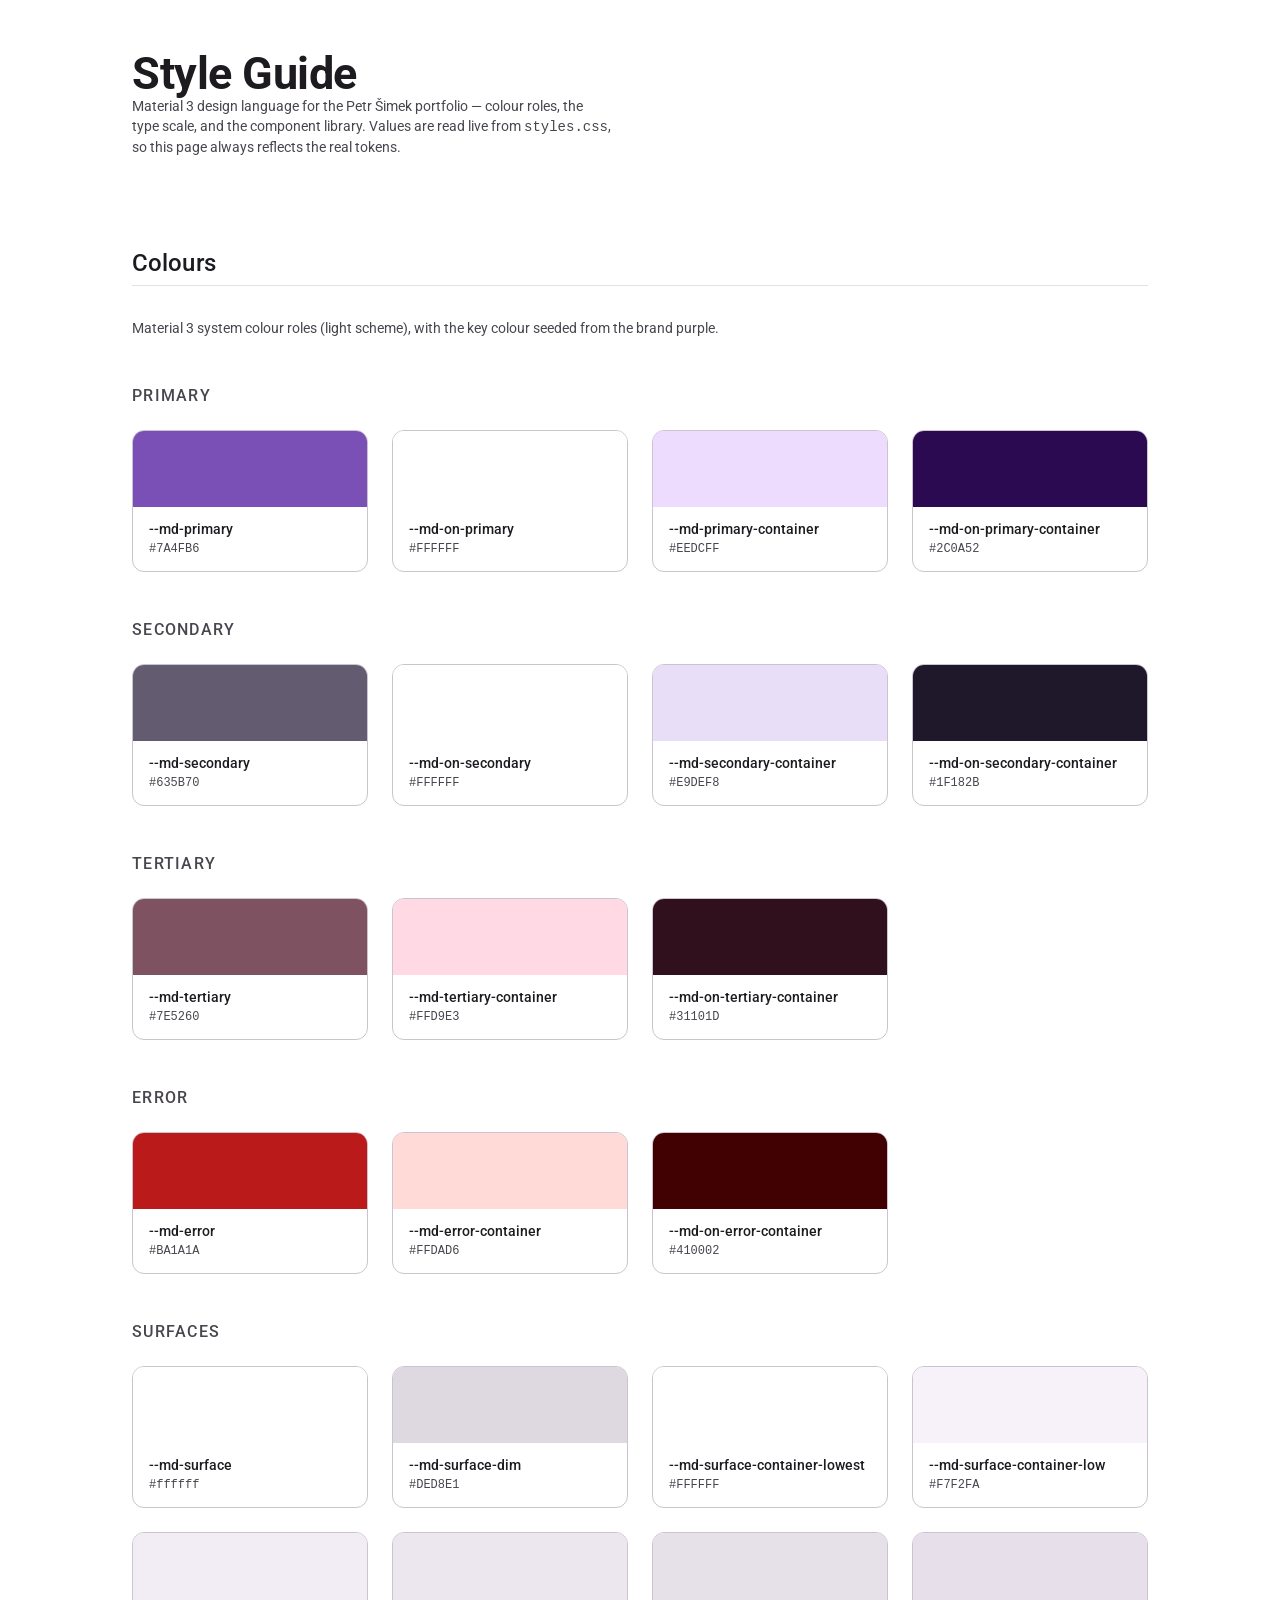
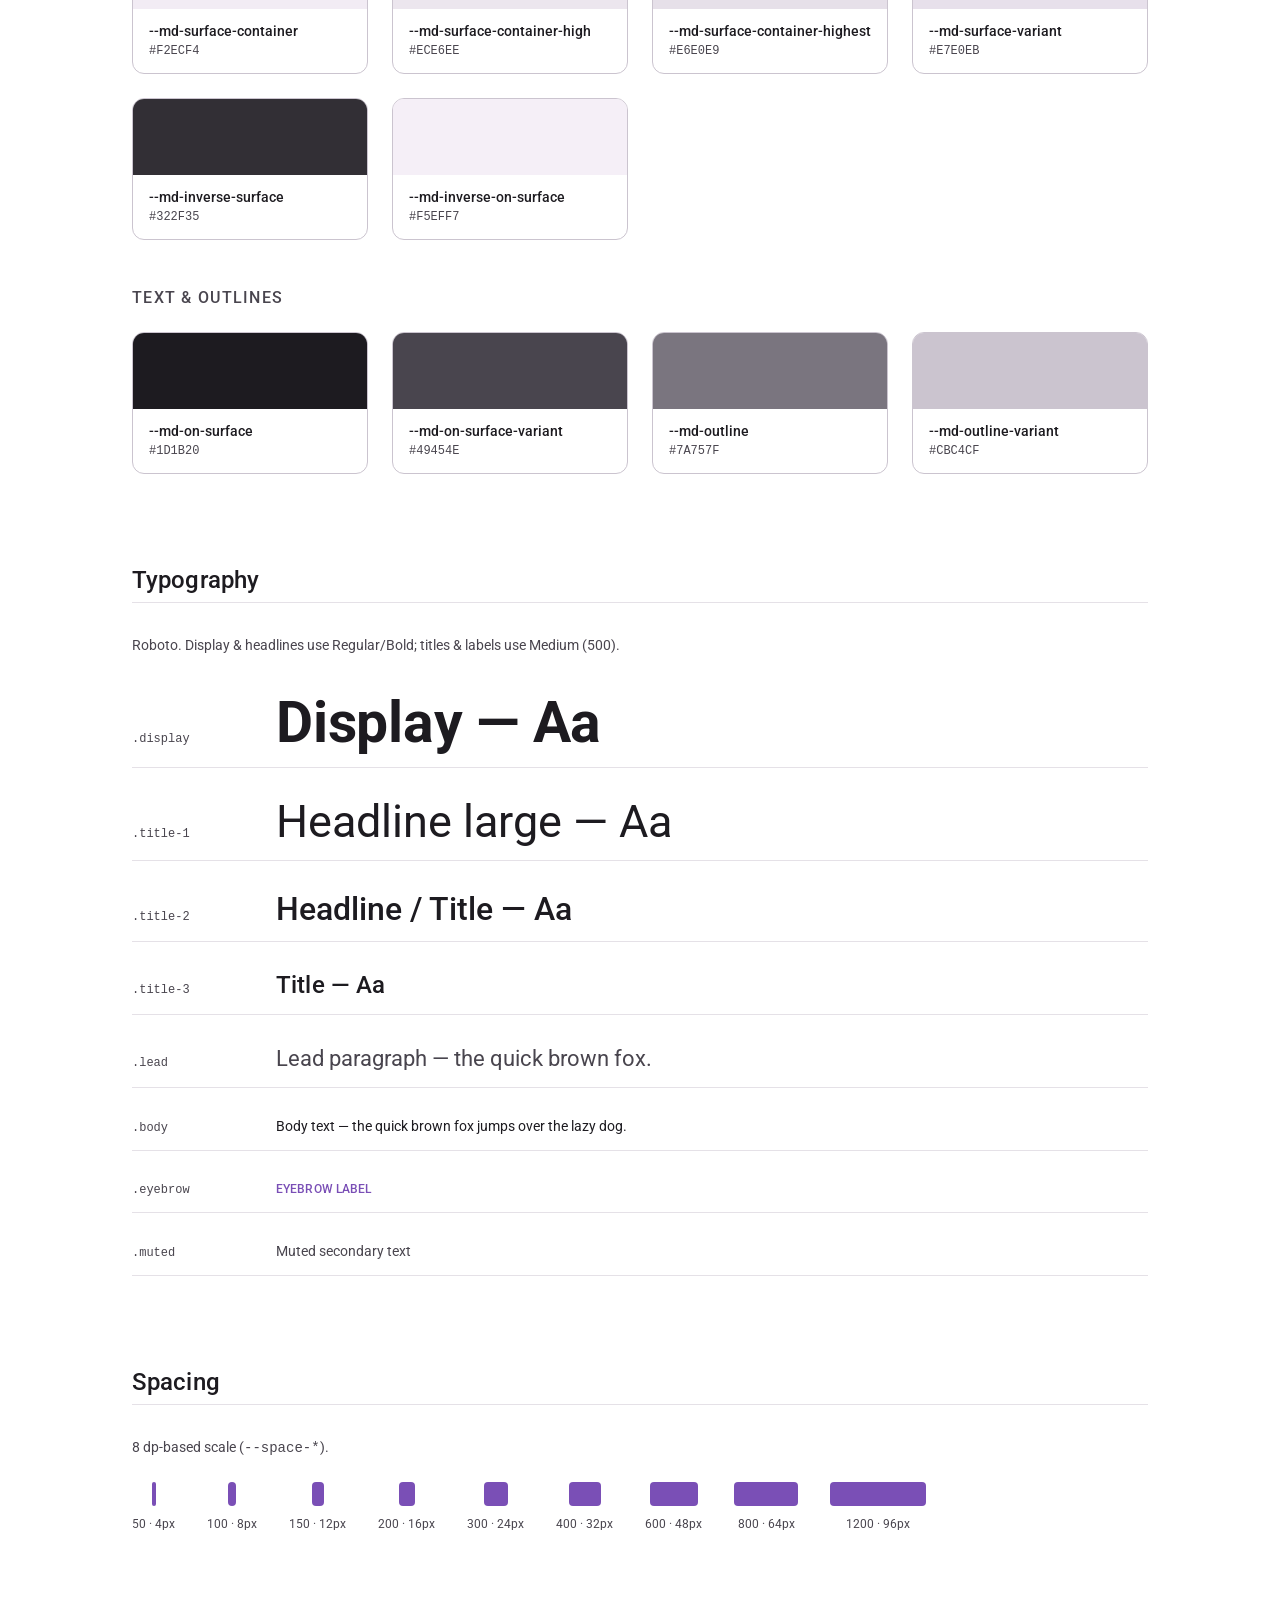
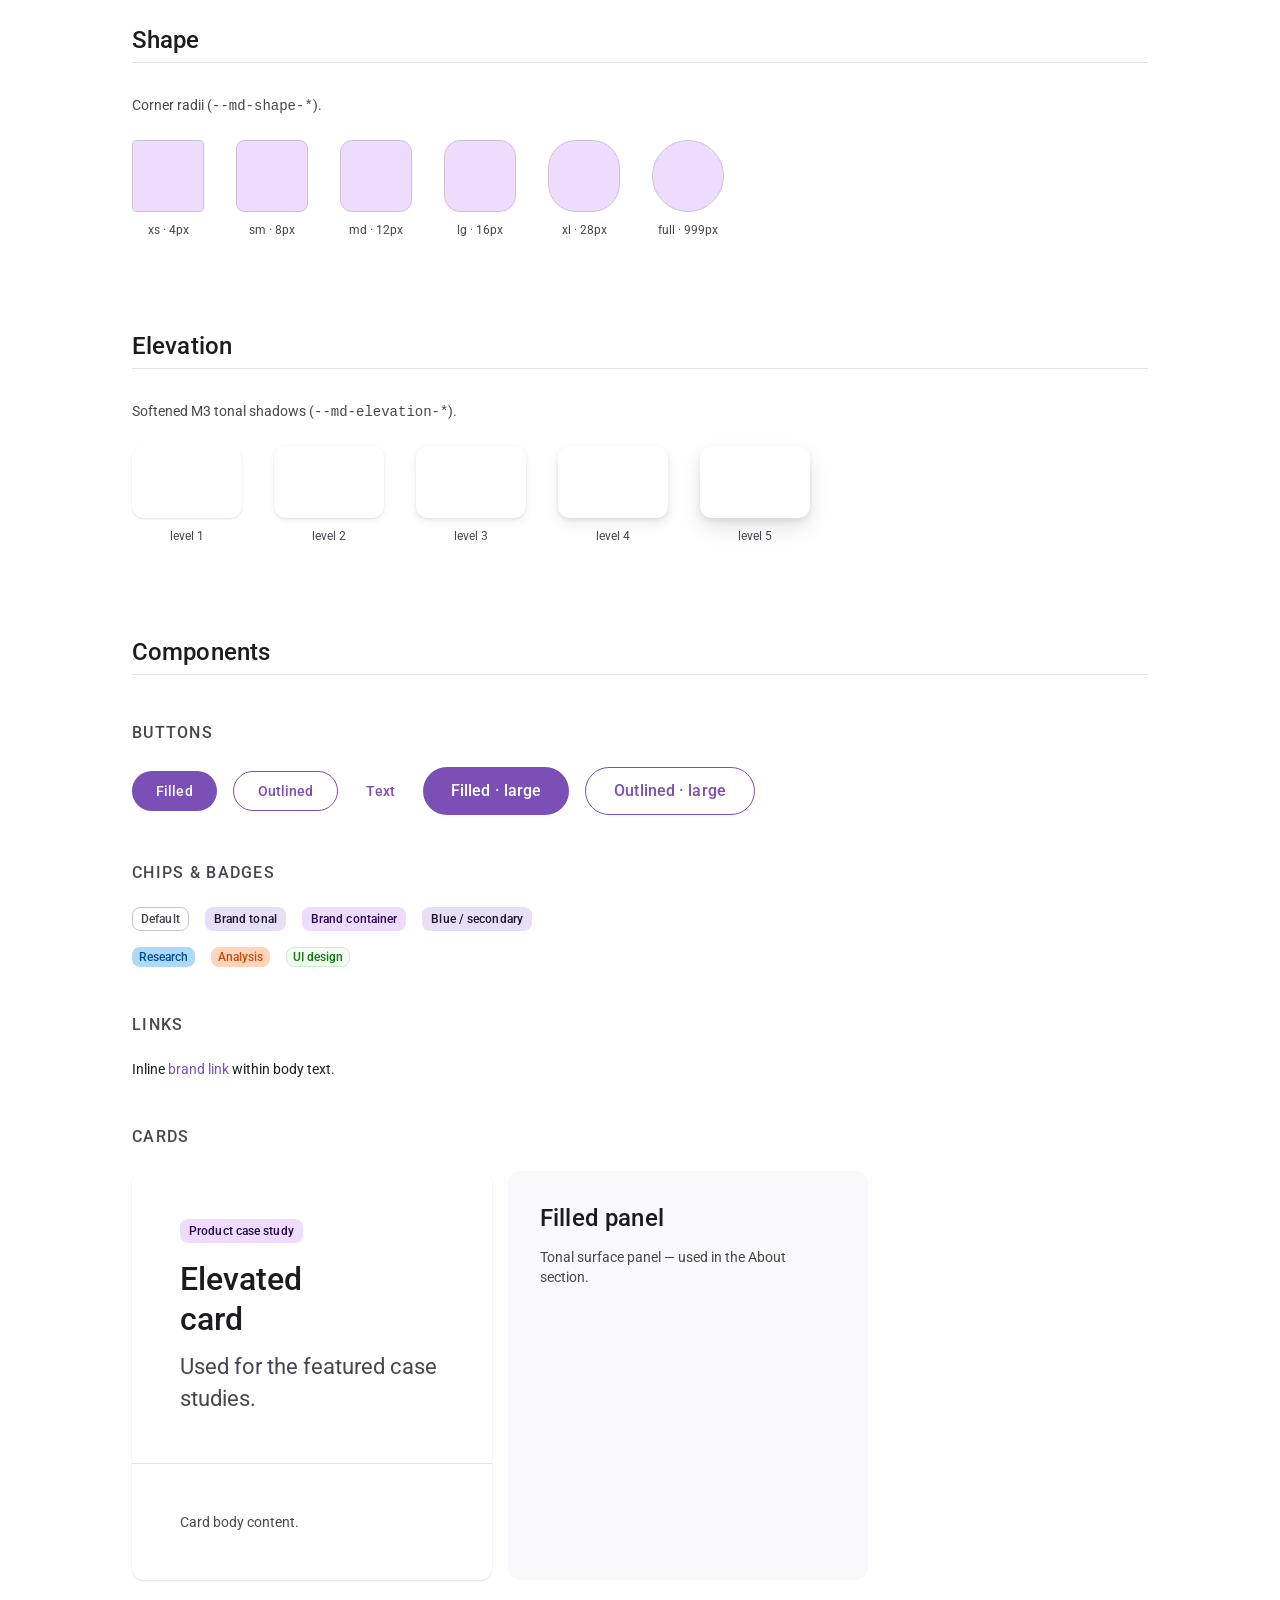
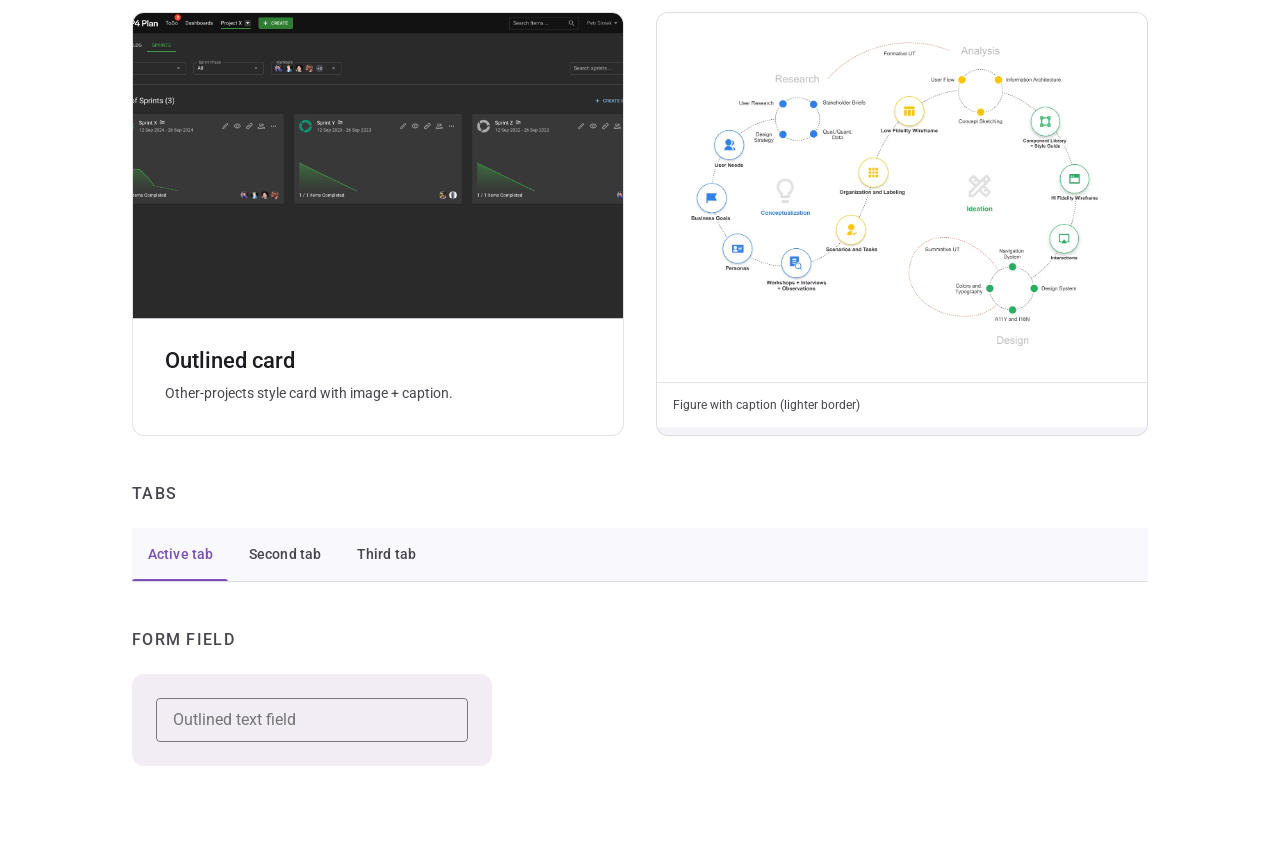
==== portfolio-site/styleguide/index.html @ b8bf437d "Styleguide for this page" ====
<!DOCTYPE html>
<html lang="en">
<head>
  <meta charset="UTF-8" />
  <meta name="viewport" content="width=device-width, initial-scale=1.0" />
  <title>Petr Šimek — Style Guide</title>
  <meta name="description" content="Material 3 design system style guide for the Petr Šimek portfolio: colours, typography and components." />
  <link rel="icon" type="image/svg+xml" href="../favicon.svg" />
  <meta name="theme-color" content="#7A4FB6" />
  <link rel="preconnect" href="https://fonts.googleapis.com" />
  <link rel="preconnect" href="https://fonts.gstatic.com" crossorigin />
  <link href="https://fonts.googleapis.com/css2?family=Roboto:ital,wght@0,400;0,500;0,700;1,400&amp;family=Roboto+Flex:opsz,wght@8..144,400;8..144,500&amp;display=swap" rel="stylesheet" />
  <!-- Reuse the project's real stylesheet so this guide reflects the live design system -->
  <link rel="stylesheet" href="../styles.css?v=44" />
  <style>
    /* ---- Style-guide layout only (not part of the design system) ---- */
    body.sg { background: var(--md-surface); color: var(--md-on-surface); }
    .sg-wrap { max-width: 1080px; margin-inline: auto; padding: var(--space-800) var(--space-400) var(--space-1200); }
    .sg-head { margin-bottom: var(--space-800); }
    .sg-head h1 { font-size: var(--fs-800); font-weight: 700; letter-spacing: -.5px; }
    .sg-head p { color: var(--md-on-surface-variant); margin-top: var(--space-150); max-width: 60ch; }
    .sg-section { margin-top: var(--space-1200); }
    .sg-section > h2 {
      font-size: var(--fs-600); font-weight: 500; letter-spacing: .1px;
      padding-bottom: var(--space-150); margin-bottom: var(--space-400);
      border-bottom: 1px solid var(--md-divider, #ddd);
    }
    .sg-section > h3 { font-size: var(--fs-400); font-weight: 500; color: var(--md-on-surface-variant);
      text-transform: uppercase; letter-spacing: .08em; margin: var(--space-600) 0 var(--space-300); }
    .sg-note { color: var(--md-on-surface-variant); font-size: var(--fs-300); margin-bottom: var(--space-300); }

    /* Swatch grid */
    .sg-grid { display: grid; grid-template-columns: repeat(auto-fill, minmax(190px, 1fr)); gap: var(--space-300); }
    .swatch { border: 1px solid var(--md-outline-variant); border-radius: var(--md-shape-md); overflow: hidden; background: var(--md-surface-container-lowest); }
    .swatch .chip { height: 76px; }
    .swatch .meta { padding: var(--space-150) var(--space-200); }
    .swatch .name { font-size: var(--fs-300); font-weight: 500; }
    .swatch .val { font-size: var(--fs-200); color: var(--md-on-surface-variant); font-family: ui-monospace, "SF Mono", Menlo, monospace; }

    /* Spacing / shape / elevation demo rows */
    .sg-row { display: flex; flex-wrap: wrap; gap: var(--space-400); align-items: flex-end; }
    .sg-cell { display: flex; flex-direction: column; gap: var(--space-100); align-items: center; font-size: var(--fs-200); color: var(--md-on-surface-variant); }
    .sg-cell .box { background: var(--md-primary); border-radius: 4px; }
    .sg-cell .shapebox { width: 72px; height: 72px; background: var(--md-primary-container); border: 1px solid var(--md-outline-variant); }
    .sg-cell .elevbox { width: 110px; height: 72px; background: var(--md-surface-container-lowest); border-radius: var(--md-shape-md); }

    .sg-stack { display: flex; flex-direction: column; gap: var(--space-200); }
    .sg-cluster { display: flex; flex-wrap: wrap; gap: var(--space-200); align-items: center; }
    .sg-type-row { display: flex; align-items: baseline; gap: var(--space-300); flex-wrap: wrap; padding-block: var(--space-150); border-bottom: 1px solid var(--md-divider, #eee); }
    .sg-type-row .tag { flex: 0 0 120px; font-size: var(--fs-200); color: var(--md-on-surface-variant); font-family: ui-monospace, Menlo, monospace; }
    .sg-card-demo { max-width: 360px; }
    .sg-onbar { background: var(--md-surface-container); padding: var(--space-300); border-radius: var(--md-shape-md); }
  </style>
</head>
<body class="sg">
  <div class="sg-wrap">

    <header class="sg-head">
      <h1>Style Guide</h1>
      <p>Material&nbsp;3 design language for the Petr&nbsp;Šimek portfolio — colour roles, the type
        scale, and the component library. Values are read live from <code>styles.css</code>, so this
        page always reflects the real tokens.</p>
    </header>

    <!-- ============================ COLOURS ============================ -->
    <section class="sg-section">
      <h2>Colours</h2>
      <p class="sg-note">Material&nbsp;3 system colour roles (light scheme), with the key colour seeded from the brand purple.</p>

      <h3>Primary</h3>
      <div class="sg-grid" data-tokens="--md-primary,--md-on-primary,--md-primary-container,--md-on-primary-container"></div>
      <h3>Secondary</h3>
      <div class="sg-grid" data-tokens="--md-secondary,--md-on-secondary,--md-secondary-container,--md-on-secondary-container"></div>
      <h3>Tertiary</h3>
      <div class="sg-grid" data-tokens="--md-tertiary,--md-tertiary-container,--md-on-tertiary-container"></div>
      <h3>Error</h3>
      <div class="sg-grid" data-tokens="--md-error,--md-error-container,--md-on-error-container"></div>
      <h3>Surfaces</h3>
      <div class="sg-grid" data-tokens="--md-surface,--md-surface-dim,--md-surface-container-lowest,--md-surface-container-low,--md-surface-container,--md-surface-container-high,--md-surface-container-highest,--md-surface-variant,--md-inverse-surface,--md-inverse-on-surface"></div>
      <h3>Text &amp; outlines</h3>
      <div class="sg-grid" data-tokens="--md-on-surface,--md-on-surface-variant,--md-outline,--md-outline-variant"></div>
    </section>

    <!-- ============================ TYPOGRAPHY ============================ -->
    <section class="sg-section">
      <h2>Typography</h2>
      <p class="sg-note">Roboto. Display &amp; headlines use Regular/Bold; titles &amp; labels use Medium (500).</p>
      <div class="sg-stack">
        <div class="sg-type-row"><span class="tag">.display</span><span class="display">Display — Aa</span></div>
        <div class="sg-type-row"><span class="tag">.title-1</span><span class="title-1">Headline large — Aa</span></div>
        <div class="sg-type-row"><span class="tag">.title-2</span><span class="title-2">Headline / Title — Aa</span></div>
        <div class="sg-type-row"><span class="tag">.title-3</span><span class="title-3">Title — Aa</span></div>
        <div class="sg-type-row"><span class="tag">.lead</span><span class="lead">Lead paragraph — the quick brown fox.</span></div>
        <div class="sg-type-row"><span class="tag">.body</span><span class="body">Body text — the quick brown fox jumps over the lazy dog.</span></div>
        <div class="sg-type-row"><span class="tag">.eyebrow</span><span class="eyebrow">Eyebrow label</span></div>
        <div class="sg-type-row"><span class="tag">.muted</span><span class="muted">Muted secondary text</span></div>
      </div>
    </section>

    <!-- ============================ SPACING ============================ -->
    <section class="sg-section">
      <h2>Spacing</h2>
      <p class="sg-note">8&nbsp;dp-based scale (<code>--space-*</code>).</p>
      <div class="sg-row" id="sg-space"></div>
    </section>

    <!-- ============================ SHAPE ============================ -->
    <section class="sg-section">
      <h2>Shape</h2>
      <p class="sg-note">Corner radii (<code>--md-shape-*</code>).</p>
      <div class="sg-row" id="sg-shape"></div>
    </section>

    <!-- ============================ ELEVATION ============================ -->
    <section class="sg-section">
      <h2>Elevation</h2>
      <p class="sg-note">Softened M3 tonal shadows (<code>--md-elevation-*</code>).</p>
      <div class="sg-row" id="sg-elev"></div>
    </section>

    <!-- ============================ COMPONENTS ============================ -->
    <section class="sg-section">
      <h2>Components</h2>

      <h3>Buttons</h3>
      <div class="sg-cluster">
        <a class="btn btn-primary" href="#">Filled</a>
        <a class="btn btn-secondary" href="#">Outlined</a>
        <a class="btn btn-ghost" href="#">Text</a>
        <a class="btn btn-primary btn-lg" href="#">Filled · large</a>
        <a class="btn btn-secondary btn-lg" href="#">Outlined · large</a>
      </div>

      <h3>Chips &amp; badges</h3>
      <div class="sg-cluster">
        <span class="badge">Default</span>
        <span class="badge badge-brand">Brand tonal</span>
        <span class="badge badge-brand-solid">Brand container</span>
        <span class="badge badge-blue">Blue / secondary</span>
      </div>
      <div class="sg-cluster" style="margin-top: var(--space-200)">
        <span class="disc-tag research">Research</span>
        <span class="disc-tag analysis">Analysis</span>
        <span class="disc-tag ui-design">UI design</span>
      </div>

      <h3>Links</h3>
      <p class="body">Inline <a class="link" href="#">brand link</a> within body text.</p>

      <h3>Cards</h3>
      <div class="sg-cluster" style="align-items: stretch">
        <article class="case sg-card-demo">
          <div class="case-hero">
            <span class="badge badge-brand-solid">Product case study</span>
            <h3 class="title-2" style="margin-top: var(--space-200)">Elevated card</h3>
            <p class="lead">Used for the featured case studies.</p>
          </div>
          <div class="case-body" style="gap: var(--space-300)">
            <p class="body muted">Card body content.</p>
          </div>
        </article>
        <div class="panel sg-card-demo">
          <h3 class="title-3" style="margin-bottom: var(--space-150)">Filled panel</h3>
          <p class="body muted">Tonal surface panel — used in the About section.</p>
        </div>
      </div>
      <div class="proj-grid" style="margin-top: var(--space-400)">
        <article class="proj-card">
          <div class="proj-shot"><img src="../images/op-pf-p4-plan.png" alt="Example thumbnail" /></div>
          <div class="proj-info">
            <h4>Outlined card</h4>
            <p class="muted">Other-projects style card with image + caption.</p>
          </div>
        </article>
        <figure class="figure" style="margin:0">
          <img src="../images/ats-process.png" alt="Example figure" />
          <figcaption>Figure with caption (lighter border)</figcaption>
        </figure>
      </div>

      <h3>Tabs</h3>
      <nav class="proj-tabs" aria-label="Example tabs" style="background: var(--bg-2)">
        <a href="#" class="active">Active tab</a>
        <a href="#">Second tab</a>
        <a href="#">Third tab</a>
        <span class="proj-tabs-indicator" style="left:0; width:96px"></span>
      </nav>

      <h3>Form field</h3>
      <div class="sg-onbar" style="max-width:360px">
        <input class="lock-input" type="text" placeholder="Outlined text field" aria-label="Example field" />
      </div>
    </section>

  </div>

  <script>
    (function () {
      var cs = getComputedStyle(document.documentElement);
      var val = function (t) { return cs.getPropertyValue(t).trim(); };

      // ---- Colour swatches ----
      document.querySelectorAll('.sg-grid[data-tokens]').forEach(function (grid) {
        grid.getAttribute('data-tokens').split(',').forEach(function (tok) {
          tok = tok.trim();
          var el = document.createElement('div');
          el.className = 'swatch';
          el.innerHTML =
            '<div class="chip" style="background:' + 'var(' + tok + ')"></div>' +
            '<div class="meta"><div class="name">' + tok + '</div>' +
            '<div class="val">' + (val(tok) || '—') + '</div></div>';
          grid.appendChild(el);
        });
      });

      // ---- Spacing ----
      ['--space-50','--space-100','--space-150','--space-200','--space-300','--space-400','--space-600','--space-800','--space-1200']
        .forEach(function (t) {
          var v = val(t);
          var c = document.createElement('div'); c.className = 'sg-cell';
          c.innerHTML = '<div class="box" style="width:' + v + ';height:24px"></div>' +
                        '<span>' + t.replace('--space-','') + ' · ' + v + '</span>';
          document.getElementById('sg-space').appendChild(c);
        });

      // ---- Shape ----
      ['--md-shape-xs','--md-shape-sm','--md-shape-md','--md-shape-lg','--md-shape-xl','--md-shape-full']
        .forEach(function (t) {
          var v = val(t);
          var c = document.createElement('div'); c.className = 'sg-cell';
          c.innerHTML = '<div class="shapebox" style="border-radius:' + v + '"></div>' +
                        '<span>' + t.replace('--md-shape-','') + ' · ' + v + '</span>';
          document.getElementById('sg-shape').appendChild(c);
        });

      // ---- Elevation ----
      [1,2,3,4,5].forEach(function (n) {
        var t = '--md-elevation-' + n;
        var c = document.createElement('div'); c.className = 'sg-cell';
        c.innerHTML = '<div class="elevbox" style="box-shadow:' + val(t) + '"></div>' +
                      '<span>level ' + n + '</span>';
        document.getElementById('sg-elev').appendChild(c);
      });
    })();
  </script>
</body>
</html>
---- portfolio-site/styles.css ----
/* ==========================================================================
   Petr Šimek — Portfolio
   ========================================================================== */

:root {
  /* ======================================================================
     Material Design 3 — light scheme, purple key colour seeded from the
     original brand (#AD77D4). M3 "sys" colour roles:
     ====================================================================== */
  --md-primary: #7A4FB6;
  --md-on-primary: #FFFFFF;
  --md-primary-container: #EEDCFF;
  --md-on-primary-container: #2C0A52;
  --md-secondary: #635B70;
  --md-on-secondary: #FFFFFF;
  --md-secondary-container: #E9DEF8;
  --md-on-secondary-container: #1F182B;
  --md-tertiary: #7E5260;
  --md-tertiary-container: #FFD9E3;
  --md-on-tertiary-container: #31101D;
  --md-error: #BA1A1A;
  --md-error-container: #FFDAD6;
  --md-on-error-container: #410002;

  --md-surface: #ffffff;             /* page background — pure white, matching main */
  --md-surface-dim: #DED8E1;
  --md-surface-container-lowest: #FFFFFF;
  --md-surface-container-low: #F7F2FA;
  --md-surface-container: #F2ECF4;
  --md-surface-container-high: #ECE6EE;
  --md-surface-container-highest: #E6E0E9;
  --md-surface-variant: #E7E0EB;
  --md-on-surface: #1D1B20;
  --md-on-surface-variant: #49454E;
  --md-outline: #7A757F;
  --md-outline-variant: #CBC4CF;
  --md-inverse-surface: #322F35;
  --md-inverse-on-surface: #F5EFF7;

  /* State-layer opacities (M3 interaction states) */
  --md-state-hover: 0.045;
  --md-state-focus: 0.10;
  --md-state-pressed: 0.07;

  /* M3 elevation (tonal shadow, levels 1–5) — softened to a decent, subtle look */
  --md-elevation-1: 0 1px 2px rgba(0,0,0,.08), 0 1px 3px rgba(0,0,0,.05);
  --md-elevation-2: 0 1px 2px rgba(0,0,0,.08), 0 2px 6px rgba(0,0,0,.06);
  --md-elevation-3: 0 1px 3px rgba(0,0,0,.08), 0 4px 10px rgba(0,0,0,.07);
  --md-elevation-4: 0 2px 4px rgba(0,0,0,.08), 0 6px 14px rgba(0,0,0,.08);
  --md-elevation-5: 0 4px 6px rgba(0,0,0,.08), 0 10px 22px rgba(0,0,0,.10);

  /* M3 shape scale */
  --md-shape-xs: 4px;
  --md-shape-sm: 8px;
  --md-shape-md: 12px;
  --md-shape-lg: 16px;
  --md-shape-xl: 28px;
  --md-shape-full: 999px;

  /* ----------------------------------------------------------------------
     Legacy token names mapped onto the M3 roles, so the whole site picks
     up Material colours / shape / elevation without touching every rule.
     ---------------------------------------------------------------------- */
  --brand-bg-rest: var(--md-primary);
  --brand-bg-hover: #6B4099;          /* primary, darker for legacy hover fills */
  --brand-bg-active: #5A3382;

  --fg-1: var(--md-on-surface);
  --fg-2: var(--md-on-surface-variant);
  --fg-3: var(--md-outline);
  --fg-inverted-1: var(--md-on-primary);
  --bg-1: var(--md-surface);
  --bg-2: #f8f8fd;                   /* light section background, matching main */
  --bg-3: #f3f3f8;                   /* light tonal background, matching main */
  --border-1: var(--md-outline-variant);
  --border-2: var(--md-outline);

  --status-blue-bg-2: var(--md-secondary-container);
  --status-blue-fg: var(--md-on-secondary-container);

  /* --- Typography: Roboto + Material 3 type scale --- */
  --font-base: "Roboto", "Roboto Flex", -apple-system, BlinkMacSystemFont, "Segoe UI", sans-serif;
  --fw-regular: 400;
  --fw-semibold: 500;                /* M3 uses Medium (500), not Semibold, for emphasis */
  --fw-bold: 500;                    /* M3 titles/labels are Medium; headlines stay Regular */

  --fs-200: 12px;
  --fs-300: 14px;
  --fs-400: 16px;
  --fs-500: 22px;                    /* title-large */
  --fs-600: 24px;                    /* headline-small */
  --fs-700: 32px;                    /* headline-large */
  --fs-800: 45px;                    /* display-medium */
  --fs-900: 57px;                    /* display-large */

  --lh-300: 20px;
  --lh-400: 24px;
  --lh-600: 32px;

  /* --- Spacing (unchanged 8dp-based scale) --- */
  --space-50: 4px;
  --space-100: 8px;
  --space-150: 12px;
  --space-200: 16px;
  --space-300: 24px;
  --space-400: 32px;
  --space-600: 48px;
  --space-800: 64px;
  --space-1200: 96px;

  /* --- Radius mapped to the M3 shape scale --- */
  --radius-sm: var(--md-shape-sm);
  --radius-md: var(--md-shape-md);
  --radius-lg: var(--md-shape-lg);
  --radius-xl: var(--md-shape-xl);

  /* --- Elevation mapped to M3 levels 1–3 --- */
  --shadow-sm: var(--md-elevation-1);
  --shadow-md: var(--md-elevation-2);
  --shadow-lg: var(--md-elevation-3);

  --maxw: 1200px;
}

/* --------------------------------------------------------------------------
   Reset / base
   -------------------------------------------------------------------------- */
*, *::before, *::after { box-sizing: border-box; }

html { scroll-behavior: smooth; }

body {
  margin: 0;
  font-family: var(--font-base);
  font-size: var(--fs-300);
  line-height: var(--lh-300);
  font-weight: var(--fw-regular);
  color: var(--fg-1);
  background: var(--bg-1);
  -webkit-font-smoothing: antialiased;
  text-rendering: optimizeLegibility;
}

img { display: block; max-width: 100%; }
a { color: inherit; text-decoration: none; }

h1, h2, h3, h4, p { margin: 0; }

.wrap { width: 100%; max-width: var(--maxw); margin-inline: auto; padding-inline: var(--space-300); }

/* --------------------------------------------------------------------------
   Typography helpers
   -------------------------------------------------------------------------- */
.eyebrow {
  font-size: var(--fs-200);
  font-weight: var(--fw-semibold);
  letter-spacing: .08em;
  text-transform: uppercase;
  color: var(--brand-bg-rest);
}
.display { font-size: var(--fs-900); line-height: 1.04; font-weight: var(--fw-bold); letter-spacing: -.02em; }
.title-1 { font-size: var(--fs-800); line-height: 1.1; font-weight: var(--fw-bold); letter-spacing: -.015em; }
.title-2 { font-size: var(--fs-700); line-height: 1.2; font-weight: var(--fw-semibold); letter-spacing: -.01em; }
.title-3 { font-size: var(--fs-600); line-height: var(--lh-600); font-weight: var(--fw-semibold); }
.lead    { font-size: var(--fs-500); line-height: 30px; color: var(--fg-2); }
.body    { font-size: var(--fs-300); line-height: var(--lh-300); }
.muted   { color: var(--fg-2); }

/* --------------------------------------------------------------------------
   Top bar
   -------------------------------------------------------------------------- */
.topbar {
  position: sticky; top: 0; z-index: 50;
  height: 56px;
  display: flex; align-items: center;
  background: rgba(248,248,253,.85);
  backdrop-filter: saturate(160%) blur(12px);
  border-bottom: 1px solid var(--border-1);
  transition: background .25s ease, border-color .25s ease, backdrop-filter .25s ease;
}
/* Transparent at the very top of the page — desktop only (mobile keeps the frosted bar) */
@media (min-width: 721px) {
  .topbar.at-top {
    background: transparent;
    -webkit-backdrop-filter: none;
    backdrop-filter: none;
    border-bottom-color: transparent;
  }
}
.topbar .wrap { display: flex; align-items: center; justify-content: space-between; gap: var(--space-300); }
.brand { display: flex; align-items: center; gap: var(--space-150); font-weight: var(--fw-bold); }
.brand-mark {
  width: 28px; height: 28px; border-radius: 8px;
  background: var(--brand-bg-rest); color: #fff;
  display: grid; place-items: center; font-weight: var(--fw-bold); font-size: 14px;
}
.brand-name { font-size: var(--fs-300); }
.brand-name span { color: var(--fg-3); font-weight: var(--fw-regular); }
.nav { display: flex; align-items: center; gap: var(--space-100); }
.nav a {
  padding: var(--space-100) var(--space-150);
  border-radius: var(--radius-md);
  color: var(--fg-2); font-weight: var(--fw-semibold); font-size: var(--fs-300);
}
.nav a:hover { color: var(--fg-1); background: var(--bg-3); }
.nav .nav-cta { margin-left: var(--space-100); }
/* Button links in the nav must keep their button colors (override generic .nav a) */
.nav a.btn-primary { color: var(--fg-inverted-1); }
.nav a.btn-primary:hover { color: var(--fg-inverted-1); background: var(--brand-bg-hover); }
.nav a.btn-secondary { color: var(--fg-1); }
.nav a.btn-secondary:hover { color: var(--fg-1); background: var(--bg-3); }
/* Hamburger toggle — hidden on desktop, shown on mobile */
.nav-toggle {
  display: none; width: 40px; height: 40px;
  align-items: center; justify-content: center;
  border: 1px solid var(--border-1); background: var(--bg-1);
  border-radius: var(--radius-md); color: var(--fg-3); cursor: pointer;
}
.nav-toggle:hover { background: var(--bg-3); color: var(--fg-2); }
.nav-toggle-icon { width: 22px; height: 22px; }
@media (max-width: 720px) {
  .nav-toggle { display: inline-flex; }
  /* Collapse the inline nav into a dropdown panel below the bar */
  .nav {
    display: none;
    position: absolute; top: 100%; left: 0; right: 0;
    flex-direction: column; align-items: stretch; gap: var(--space-50);
    padding: var(--space-150);
    background: var(--bg-1);
    border-bottom: 1px solid var(--border-1);
    box-shadow: var(--shadow-md);
  }
  .nav.open { display: flex; }
  .nav a { padding: var(--space-200); font-size: var(--fs-400); }
}

/* --------------------------------------------------------------------------
   Buttons
   -------------------------------------------------------------------------- */
.btn {
  display: inline-flex; align-items: center; gap: var(--space-100);
  height: 36px; padding: 0 var(--space-200);
  border-radius: var(--radius-md);
  font-family: inherit; font-size: var(--fs-300); font-weight: var(--fw-semibold);
  border: 1px solid transparent; cursor: pointer; white-space: nowrap;
  transition: background .15s ease, border-color .15s ease, color .15s ease;
}
.btn-primary { background: var(--brand-bg-rest); color: #fff; }
.btn-primary:hover { background: var(--brand-bg-hover); }
.btn-primary:active { background: var(--brand-bg-active); }
.btn-secondary { background: var(--bg-1); color: var(--fg-1); border-color: var(--border-2); }
.btn-secondary:hover { background: var(--bg-3); }
.btn-ghost { background: transparent; color: var(--brand-bg-rest); }
.btn-ghost:hover { background: var(--bg-3); }
.btn-lg { height: 44px; padding: 0 var(--space-300); font-size: var(--fs-400); }

/* --------------------------------------------------------------------------
   Badges / tags
   -------------------------------------------------------------------------- */
.badge {
  display: inline-flex; align-items: center; gap: 6px;
  padding: 3px var(--space-100); border-radius: 999px;
  font-size: var(--fs-200); font-weight: var(--fw-semibold);
  background: var(--bg-3); color: var(--fg-2); border: 1px solid var(--border-1);
}
.badge-brand { background: rgba(173,119,212,.08); color: var(--brand-bg-rest); border-color: rgba(173,119,212,.18); }
.badge-blue  { background: var(--status-blue-bg-2); color: var(--status-blue-fg); border-color: transparent; }
.badge-brand-solid { background: var(--brand-bg-rest); color: #fff; border-color: transparent; }

/* Reusable link style: brand colour, no underline (not yet applied anywhere) */
.link { color: var(--brand-bg-rest); text-decoration: none; }
.link:hover, .link:focus-visible { color: var(--brand-bg-hover); }
.tags { display: flex; flex-wrap: wrap; gap: var(--space-100); }

/* --------------------------------------------------------------------------
   Sections
   -------------------------------------------------------------------------- */
section { scroll-margin-top: 72px; }
.section { padding-block: var(--space-1200); }
.section-head { max-width: 720px; margin-bottom: var(--space-600); }
.section-head .eyebrow { margin-bottom: var(--space-150); }
.section-head p { margin-top: var(--space-200); }

/* --------------------------------------------------------------------------
   Hero
   -------------------------------------------------------------------------- */
.hero {
  position: relative; overflow: hidden;
  background: var(--bg-2);
  border-bottom: 1px solid var(--border-1);
  /* Top bar (56px) + hero fill the viewport. Flex column so the footer (stats +
     "Worked at") pins to the bottom while the heading/card stay centered above. */
  min-height: calc(100vh - 56px);
  display: flex; flex-direction: column;
  padding-bottom: var(--space-600);
}
/* Desktop: hero extends up under the (transparent-at-top) bar so its background
   shows through. padding-top keeps the centered content within the visible band. */
@media (min-width: 721px) {
  .hero {
    margin-top: -56px;
    min-height: 100vh;
    padding-top: 56px;
    /* Bottom padding raises the centered content a little above true center. */
    padding-bottom: var(--space-800);
  }
}
.hero::before {
  content: ""; position: absolute; inset: 0;
  background:
    radial-gradient(900px 400px at 85% -10%, rgba(173,119,212,.18), transparent 60%),
    radial-gradient(600px 300px at 10% 120%, rgba(173,216,247,.30), transparent 60%);
  pointer-events: none;
}
.hero .wrap { position: relative; flex: 1 1 auto; display: flex; flex-direction: column; }
/* Grid grows to fill the space above the footer, with its content centered there. */
.hero-grid { display: grid; grid-template-columns: 1.4fr 1fr; gap: var(--space-800); align-items: start; flex: 1 1 auto; align-content: center; }
.hero h1 { margin-block: var(--space-300) var(--space-300); }
.hero .lead { max-width: 56ch; }
.hero-actions { display: flex; flex-wrap: wrap; gap: var(--space-150); margin-top: var(--space-600); }
.hero-meta { display: flex; flex-wrap: wrap; gap: var(--space-300); }
/* Full-width row beneath the hero grid: stats, then "Worked at" logos beside them.
   Items spread to fill the container from left to right. */
.hero-footer {
  display: flex; flex-wrap: wrap; align-items: flex-end;
  justify-content: space-between;
  gap: var(--space-600) var(--space-800); margin-top: var(--space-600);
}
/* Stats group grows and spaces its three stats out to help fill the width */
.hero-footer .hero-meta { flex: 1 1 auto; justify-content: space-between; }
.hero-meta .stat { display: flex; flex-direction: column; gap: var(--space-200); }
.hero-meta .stat .num { font-size: var(--fs-700); font-weight: var(--fw-bold); letter-spacing: -.01em; line-height: 1; }
.hero-meta .stat .lbl { font-size: var(--fs-200); color: var(--fg-2); text-transform: uppercase; letter-spacing: .06em; }

.hero-card {
  background: var(--bg-1); border: 1px solid var(--border-1); border-radius: var(--radius-lg);
  box-shadow: var(--shadow-lg); padding: var(--space-400);
  margin-top: 28px; /* aligns the card top with the title's cap height (h1 cell top + h1 margin + Noto Sans cap offset) */
}
.hero-card .row { display: flex; align-items: center; gap: var(--space-150); }
.avatar {
  width: 56px; height: 56px; border-radius: 50%;
  background: linear-gradient(135deg, var(--brand-bg-rest), #cda0e6);
  color: #fff; display: grid; place-items: center; font-size: 20px; font-weight: var(--fw-bold);
}
.hero-card dl { margin: var(--space-300) 0 0; display: grid; grid-template-columns: auto 1fr; gap: var(--space-150) var(--space-200); }
.hero-card dt { color: var(--fg-2); font-size: var(--fs-200); text-transform: uppercase; letter-spacing: .05em; align-self: center; }
.hero-card dd { margin: 0; font-weight: var(--fw-regular); }

@media (max-width: 900px) {
  .hero-grid { grid-template-columns: 1fr; }
  .display { font-size: var(--fs-800); }
  .hero-card { margin-top: 0; } /* no offset when stacked */
}

/* --------------------------------------------------------------------------
   About
   -------------------------------------------------------------------------- */
.about-grid { display: grid; grid-template-columns: 1.3fr 1fr; gap: var(--space-800); }
.skill-list { display: flex; flex-direction: column; gap: var(--space-400); }
.panel {
  background: var(--bg-2); border: 1px solid var(--border-1); border-radius: var(--radius-lg);
  padding: var(--space-400);
}
.panel h3 { margin-bottom: var(--space-200); }

.timeline { display: flex; flex-direction: column; }
.tl-item { display: grid; grid-template-columns: 120px 1fr; gap: var(--space-300); padding-block: var(--space-300); border-top: 1px solid var(--border-1); }
.tl-item:first-child { border-top: 0; }
.tl-when { color: var(--fg-2); font-size: var(--fs-200); font-weight: var(--fw-semibold); text-transform: uppercase; letter-spacing: .04em; }
.tl-role { font-weight: var(--fw-semibold); font-size: var(--fs-400); }
.tl-co { color: var(--brand-bg-rest); font-weight: var(--fw-semibold); }
.tl-note { color: var(--fg-2); margin-top: 4px; }
@media (max-width: 900px) { .about-grid { grid-template-columns: 1fr; } .tl-item { grid-template-columns: 1fr; gap: 4px; } }

/* --------------------------------------------------------------------------
   Work / projects
   -------------------------------------------------------------------------- */
.work { background: var(--bg-2); border-top: 1px solid var(--border-1); border-bottom: 1px solid var(--border-1); }

/* Featured case study */
.case {
  background: var(--bg-1); border: 1px solid var(--border-1); border-radius: var(--radius-xl);
  overflow: hidden; box-shadow: var(--shadow-md); margin-bottom: var(--space-800);
}
.case-hero { padding: var(--space-600); border-bottom: 1px solid var(--border-1); background: linear-gradient(180deg, rgba(173,119,212,.04), transparent); }
.case-hero .tags { margin-bottom: var(--space-200); }
.case-hero h3 { margin-bottom: var(--space-150); }
.case-hero .lead { max-width: 70ch; }
.case-meta { display: grid; grid-template-columns: repeat(4, 1fr); gap: var(--space-300); margin-top: var(--space-400); }
.case-meta dt { font-size: var(--fs-200); text-transform: uppercase; letter-spacing: .05em; color: var(--fg-2); margin-bottom: 4px; }
.case-meta dd { margin: 0; font-weight: var(--fw-semibold); }
@media (max-width: 720px) { .case-meta { grid-template-columns: 1fr 1fr; } }

.case-body { padding: var(--space-600); display: flex; flex-direction: column; gap: var(--space-800); }
.step { display: grid; grid-template-columns: 280px 1fr; gap: var(--space-600); }
.step-label { display: flex; gap: var(--space-150); align-items: baseline; }
.step-num { font-size: var(--fs-200); font-weight: var(--fw-bold); color: var(--brand-bg-rest); letter-spacing: .06em; }
.step h4 { font-size: var(--fs-600); line-height: var(--lh-600); font-weight: var(--fw-semibold); }
.step .step-text { color: var(--fg-2); }
.step .step-text + .step-text { margin-top: var(--space-150); }
@media (max-width: 820px) { .step { grid-template-columns: 1fr; gap: var(--space-300); } }

/* Image figures */
.figure {
  margin: var(--space-400) 0 0;   /* zero the UA default `figure` left/right margin (40px) */
  border: 1px solid var(--border-1); border-radius: var(--radius-lg);
  overflow: hidden; background: var(--bg-3);
}
.figure img { width: 100%; height: auto; }
.figure figcaption { padding: var(--space-150) var(--space-200); font-size: var(--fs-200); color: var(--fg-2); border-top: 1px solid var(--border-1); background: var(--bg-1); }

.gallery { display: grid; gap: var(--space-200); margin-top: var(--space-400); }
.gallery-2 { grid-template-columns: repeat(2, 1fr); }
.gallery-scroll {
  display: flex; gap: var(--space-200); overflow-x: auto; padding-bottom: var(--space-200);
  scroll-snap-type: x mandatory;
}
.gallery-scroll .figure { flex: 0 0 300px; scroll-snap-align: start; margin-top: 0; }
@media (max-width: 720px) { .gallery-2 { grid-template-columns: 1fr; } }

/* Other projects grid */
.proj-grid { display: grid; grid-template-columns: repeat(2, 1fr); gap: var(--space-400); }
.proj-card {
  background: var(--bg-1); border: 1px solid var(--border-1); border-radius: var(--radius-lg);
  overflow: hidden; box-shadow: var(--shadow-sm); display: flex; flex-direction: column;
  transition: box-shadow .2s ease, transform .2s ease;
}
.proj-card:hover { box-shadow: var(--shadow-md); transform: translateY(-2px); }
.proj-shot { background: var(--bg-3); border-bottom: 1px solid var(--border-1); aspect-ratio: 16/10; overflow: hidden; }
.proj-shot img { width: 100%; height: 100%; object-fit: cover; object-position: top center; }
.proj-info { padding: var(--space-400); display: flex; flex-direction: column; gap: var(--space-150); flex: 1; }
.proj-info .tags { margin-bottom: var(--space-50); }
.proj-info h4 { font-size: var(--fs-500); font-weight: var(--fw-semibold); }
.proj-info p { color: var(--fg-2); }
@media (max-width: 820px) { .proj-grid { grid-template-columns: 1fr; } }

/* --------------------------------------------------------------------------
   Contact / footer
   -------------------------------------------------------------------------- */
.contact { background: var(--brand-bg-rest); color: #fff; }
.contact .eyebrow { color: rgba(255,255,255,.8); }
.contact h2 { color: #fff; }
.contact .lead { color: rgba(255,255,255,.85); }
.contact-grid { display: grid; grid-template-columns: 1.2fr 1fr; gap: var(--space-800); align-items: start; }
.contact-links { display: flex; flex-direction: column; gap: var(--space-150); }
.contact-links a, .contact-links .li {
  display: flex; align-items: center; justify-content: space-between; gap: var(--space-300);
  padding: var(--space-200) var(--space-300);
  background: rgba(255,255,255,.10); border: 1px solid rgba(255,255,255,.18);
  border-radius: var(--radius-md); font-weight: var(--fw-semibold);
}
.contact-links a:hover { background: rgba(255,255,255,.18); }
.contact-links .k { color: rgba(255,255,255,.7); font-weight: var(--fw-regular); font-size: var(--fs-200); text-transform: uppercase; letter-spacing: .05em; }
@media (max-width: 820px) { .contact-grid { grid-template-columns: 1fr; gap: var(--space-400); } }

footer.foot { padding-block: var(--space-400); background: #15131f; color: rgba(255,255,255,.6); font-size: var(--fs-200); }
footer.foot .wrap { display: flex; justify-content: space-between; gap: var(--space-300); flex-wrap: wrap; }

/* --------------------------------------------------------------------------
   Page styles (hero video/gradient, project tabs, case sections, personas,
   protected region, lightbox, glass card). Moved here from the index.html
   inline <style>. These intentionally layer over earlier rules above, so
   they must stay at the end of this file.
   -------------------------------------------------------------------------- */
/* Backstop against any stray horizontal overflow.
   Use `clip` (not `hidden`): `hidden` makes html/body a scroll container,
   which breaks `position: sticky` on the topbar. `clip` does not. */
html, body { max-width: 100%; overflow-x: clip; }

/* ---- Hero video background ---- */
.hero { position: relative; overflow: hidden; background: #0b0a12; }
.hero-video {
  position: absolute; inset: 0;
  width: 100%; height: 100%;
  object-fit: cover;
  z-index: 0;
  pointer-events: none;
}
/* Light scrim keeps dark hero text readable; lighter on the right so the video shows */
.hero-scrim {
  position: absolute; inset: 0; z-index: 1; pointer-events: none;
  background: linear-gradient(90deg,
    rgba(248,248,253,0.94) 0%,
    rgba(248,248,253,0.78) 50%,
    rgba(248,248,253,0.45) 100%);
}
.hero::before { z-index: 1; }      /* keep the decorative brand glow above the video */
.hero .wrap { position: relative; z-index: 2; }   /* content sits on top */
@media (max-width: 900px) {
  /* Mobile: drop the animated video, replace with a static gradient that
     reuses the video's pastel palette (pink → lavender → light blue → near-white). */
  .hero-video { display: none; }
  .hero {
    background: linear-gradient(135deg,
      #f6cfdd 0%,
      #e7c9ec 34%,
      #cdd6f2 64%,
      #f8f6fc 100%);
  }
  /* Light wash for text legibility (the gradient is already pale) */
  .hero-scrim { background: rgba(248,248,253,0.45); }
}

/* ---- Horizontal project tabs ---- */
.proj-tabs {
  position: relative;        /* not sticky — only the topbar sticks */
  z-index: 20;
  display: flex;
  gap: var(--space-50);
  border-bottom: 1px solid var(--border-1);
  margin-bottom: var(--space-600);
  overflow-x: auto;
  scrollbar-width: none;          /* Firefox: hide scrollbar */
  -ms-overflow-style: none;       /* old Edge/IE */
  background: var(--bg-2);   /* matches the work section bg */
}
.proj-tabs::-webkit-scrollbar { display: none; }   /* Chrome/Safari: hide scrollbar */
.proj-tabs a {
  display: inline-flex; align-items: center; gap: var(--space-100);
  padding: var(--space-200) var(--space-200);
  color: var(--fg-2); font-weight: var(--fw-semibold);
  white-space: nowrap;
  border-bottom: 2px solid transparent;
  margin-bottom: -1px;
  transition: color .15s ease, border-color .15s ease;
}
.proj-tabs a:hover { color: var(--fg-1); }
.proj-tabs a.active { color: var(--brand-bg-rest); }   /* underline now drawn by the sliding indicator */
/* Sliding active-tab indicator (JS sets width + translateX) */
.proj-tabs-indicator {
  position: absolute; left: 0; bottom: -1px;
  height: 2px; width: 0;
  background: var(--brand-bg-rest); border-radius: 2px;
  transform: translateX(0); pointer-events: none;
}
.proj-tabs-indicator.ready {
  transition: transform .3s cubic-bezier(.4, 0, .2, 1), width .3s cubic-bezier(.4, 0, .2, 1);
}
@media (prefers-reduced-motion: reduce) { .proj-tabs-indicator.ready { transition: none; } }
.proj-tabs a .idx {
  width: 22px; height: 22px; flex: none;
  display: grid; place-items: center;
  border-radius: 6px; font-size: var(--fs-200); font-weight: var(--fw-bold);
  background: var(--border-2); color: var(--fg-2);
}
.proj-tabs a.active .idx { background: var(--brand-bg-rest); color: #fff; }
.proj-tabs a.disabled { color: var(--fg-3); cursor: default; pointer-events: none; }
.proj-tabs a.disabled .idx { background: transparent; border: 1px dashed var(--border-2); color: var(--fg-3); }

/* "Others" dropdown trigger — styled to match a tab */
.proj-tabs-others {
  display: inline-flex; align-items: center; gap: var(--space-50);
  padding: var(--space-200) var(--space-200);
  font: inherit; font-weight: var(--fw-semibold); color: var(--fg-2);
  background: none; border: none; border-bottom: 2px solid transparent;
  margin-bottom: -1px; white-space: nowrap; cursor: pointer;
  transition: color .15s ease;
}
.proj-tabs-others:hover { color: var(--fg-1); }
.proj-tabs-others.active { color: var(--brand-bg-rest); }   /* active when an Others project is shown */
.proj-tabs-caret { width: 16px; height: 16px; flex: none; transition: transform .2s ease; }
.proj-tabs-others[aria-expanded="true"] .proj-tabs-caret { transform: rotate(180deg); }

/* "Others" dropdown menu — position:fixed (JS-positioned) so it isn't clipped by the tabs' overflow */
.proj-tabs-menu {
  position: fixed; z-index: 100;
  min-width: 200px; max-height: 60vh; overflow-y: auto;
  background: var(--bg-1); border: 1px solid var(--border-1);
  border-radius: var(--radius-lg); box-shadow: var(--shadow-lg);
  padding: var(--space-100);
}
.proj-tabs-menu[hidden] { display: none; }
.proj-tabs-menu a {
  display: block; padding: var(--space-100) var(--space-150);
  border-radius: var(--radius-md);
  color: var(--fg-1); font-size: var(--fs-300); font-weight: var(--fw-semibold);
  white-space: nowrap;
}
.proj-tabs-menu a:hover { background: var(--bg-3); }
.proj-tabs-menu a.active { color: var(--brand-bg-rest); background: rgba(173,119,212,.08); }

/* Tabbed projects: only the active project is shown */
article.case[hidden] { display: none; }

/* ---- Responsiveness: stop grid tracks from blowing out the viewport ---- */
.case { margin-bottom: 0; }
.step { grid-template-columns: 280px minmax(0, 1fr); }   /* minmax(0,..) prevents overflow */
.case-meta { grid-template-columns: repeat(4, minmax(0, 1fr)); }
.gallery-2 { grid-template-columns: repeat(2, minmax(0, 1fr)); }
@media (max-width: 820px) { .step { grid-template-columns: 1fr; } }
@media (max-width: 720px) {
  .case-hero, .case-body { padding: var(--space-400); }
  .case-meta { grid-template-columns: 1fr 1fr; }
}

/* ---- Profile photo in hero card (same 56px circle as the old initials) ---- */
.hero-card img.avatar { object-fit: cover; object-position: center 22%; cursor: zoom-in; }

/* ---- Small Perforce logo in the project header ---- */
/* Logo pinned to the top-right corner of the case-study card header (.case-hero). */
.case-hero { position: relative; }
.case-hero h3 { padding-right: 132px; }   /* reserve room so the heading clears the logo */
.perforce-logo { position: absolute; top: var(--space-600); right: var(--space-600); height: 24px; width: auto; margin: 0; }
@media (max-width: 720px) {
  .case-hero h3 { padding-right: 104px; }
  .perforce-logo { top: var(--space-400); right: var(--space-400); height: 20px; }
}

/* ---- Meta information at the bottom of each case-hero (from Figma) ---- */
/* Muted "Type"/"Link" rows; the link uses the site brand colour. */
.case-hero-meta {
  margin-top: var(--space-400);
  display: flex; flex-wrap: wrap; align-items: center; gap: var(--space-100) var(--space-400);
  font-size: var(--fs-200);
}
.case-hero-meta .cmi { display: flex; align-items: baseline; gap: var(--space-100); min-width: 0; }
.case-hero-meta .cmi-label { color: var(--fg-3); text-transform: uppercase; letter-spacing: .06em; }
.case-hero-meta .cmi-val { color: var(--fg-2); }
.case-hero-meta a { color: var(--brand-bg-rest); text-decoration: underline; text-underline-offset: 2px; word-break: break-word; }
.case-hero-meta a:hover { color: var(--brand-bg-hover); }
.case-hero-meta .badge { align-self: center; }

/* ---- "Worked at" company logos (full-width row under the hero grid) ---- */
/* Mirrors a .stat: value (logos) on top, title (label) below, same gap */
.worked-at {
  display: flex; flex-direction: column; gap: var(--space-200);
  flex: 1 1 auto; /* grow so the logos can spread across the right side */
}
/* Same styling as the stat labels (e.g. "Years in product & web") */
.worked-at-label { font-size: var(--fs-200); color: var(--fg-2); text-transform: uppercase; letter-spacing: .06em; margin: 0; }
/* Logos spread to fill the worked-at block, left to right */
.worked-at-logos { display: flex; align-items: center; flex-wrap: wrap; justify-content: space-between; gap: var(--space-300) var(--space-400); }
.worked-at-logos a { display: inline-flex; }
.worked-at-logos img { height: 18px; width: auto; filter: grayscale(1); opacity: .55; transition: filter .2s ease, opacity .2s ease; }
.worked-at-logos a:hover img, .worked-at-logos img:hover { filter: none; opacity: 1; }

/* ---- Discipline tags on each section ---- */
.step-label { flex-direction: column; align-items: flex-start; gap: var(--space-150); }
.step h4 .disc-tag { margin-left: var(--space-100); vertical-align: middle; }   /* tag now sits inline in the heading */
.disc-tag {
  display: inline-flex; align-items: center; height: 20px; padding: 0 6px;
  border-radius: var(--radius-sm); border: 1px solid transparent;
  font-size: var(--fs-200); line-height: 16px; font-weight: var(--fw-regular);
  white-space: nowrap;
}
.disc-tag.research { background: #add8f7; color: #00508a; }          /* Status / blue */
.disc-tag.analysis { background: #ffd4ba; color: #c14f0a; }          /* Status / warning */
.disc-tag.ui-design { background: #f3fcf3; color: #117911; border-color: #cdeccd; } /* Status / success */

/* ---- Case-study section dividers + process list + personas ---- */
/* Product/case headings are one level smaller than the global scale.
   (.case-section and .step h4 are used only in product sections.) */
.case-section {
  font-size: var(--fs-600); font-weight: var(--fw-bold); letter-spacing: -.01em;   /* 32 → 24 */
  color: var(--fg-1);
  display: flex; align-items: center; gap: var(--space-150);   /* room for the leading icon */
  /* Halve only the heading→content gap: the .case-body flex gap is 64px, so a
     -24px bottom margin pulls the content up to ~40px (half of the original 80px),
     leaving the gaps between content blocks unchanged. */
  margin: 0 0 calc(-1 * var(--space-300));
}
.case-section-icon { flex: none; width: 22px; height: 22px; color: var(--brand-bg-rest); }
.case .step h4 { font-size: var(--fs-500); }   /* sub-labels: 24 → 20 */
.case-body + .case-body { padding-top: 0; }
/* Design process: text steps on the left, explanatory diagram on the right */
/* List column matches the .step label column (280px + 48px gap) so the diagram
   lines up in width with the paragraph blocks in the sections below. */
.proc-split { display: grid; grid-template-columns: 280px minmax(0, 1fr); gap: var(--space-600); align-items: stretch; }
/* Image is taken out of flow so the LIST defines the row height; the diagram
   then fills (and never exceeds) that height, fitted inside its frame. */
.proc-split .figure { margin: 0; position: relative; }
.proc-split .figure img { position: absolute; inset: 0; width: 100%; height: 100%; object-fit: cover; object-position: center; }
@media (max-width: 820px) {
  .proc-split { grid-template-columns: 1fr; }
  .proc-split .figure { position: static; }
  .proc-split .figure img { position: static; height: auto; }
}

.proc-list { margin: 0; padding-left: 1.25em; display: grid; gap: var(--space-100); color: var(--fg-1); align-content: start; }
.proc-list li { line-height: var(--lh-400); }
.proc-list li .disc-tag { margin-left: var(--space-100); vertical-align: middle; }
/* Offset anchored sub-headings so they clear the sticky top bar (56px) */
.case .step h4[id] { scroll-margin-top: 72px; }
.case .case-section[id] { scroll-margin-top: 72px; }

/* Design process: steps grouped by case section, each group title links to its section */
.proc-groups { display: grid; gap: var(--space-300); }
.proc-group-title { margin: 0 0 var(--space-100); font-size: var(--fs-400); font-weight: var(--fw-semibold); display: flex; align-items: center; gap: var(--space-100); }
.proc-group-icon { flex: none; width: 18px; height: 18px; color: var(--brand-bg-rest); }
.proc-group-title a { color: var(--brand-bg-rest); text-decoration: underline; text-underline-offset: 3px; }
.proc-group-title a:hover, .proc-group-title a:focus-visible { color: var(--brand-bg-hover); }
.proc-group .proc-list { margin: 0; }
.persona-grid { display: grid; grid-template-columns: repeat(2, minmax(0,1fr)); gap: var(--space-300); margin-top: var(--space-300); align-items: start; }
@media (max-width: 820px) { .persona-grid { grid-template-columns: 1fr; } }
.persona {
  background: var(--bg-2); border: 1px solid var(--border-1); border-radius: var(--radius-lg);
  overflow: hidden;
}
/* Expandable card: header (summary) always visible; body toggles */
.persona-summary {
  list-style: none; cursor: pointer;
  display: flex; align-items: flex-start; justify-content: space-between; gap: var(--space-150);
  padding: var(--space-300);
}
.persona-summary::-webkit-details-marker { display: none; }
.persona-summary:hover { background: var(--bg-3); }
.persona-summary:focus-visible { outline: 2px solid var(--brand-bg-rest); outline-offset: -2px; }
.persona-name { display: block; font-size: var(--fs-400); font-weight: var(--fw-bold); color: var(--fg-1); }
.persona-role { display: block; color: var(--fg-2); font-size: var(--fs-200); margin-top: 2px; }
.persona-chevron { flex: none; width: 20px; height: 20px; color: var(--fg-2); margin-top: 2px; transition: transform .2s ease; }
.persona[open] .persona-chevron { transform: rotate(180deg); }
.persona-body { padding: 0 var(--space-300) var(--space-300); }
.persona-h { font-weight: var(--fw-semibold); color: var(--brand-bg-rest); font-size: var(--fs-300); margin: var(--space-150) 0 var(--space-50); }
.persona-list { margin: 0 0 var(--space-100); padding-left: 1.15em; display: grid; gap: 3px; }
.persona-list li { font-size: var(--fs-300); line-height: var(--lh-300); color: var(--fg-2); }
.findings-list { margin: var(--space-100) 0 0; padding-left: 1.15em; display: grid; gap: 4px; }
.findings-list li { line-height: var(--lh-300); color: var(--fg-1); }

/* ---- Password-protected region ---- */
.protected-region { position: relative; }
.protected-region .case-body > .case-meta { margin-top: 0; } /* meta now leads the body */
/* Two-part case: open preview sits under the hero; locked part follows seamlessly */
.case-body > .case-meta { margin-top: 0; }
.case-body + .protected-region .lock-skeleton { padding-top: 0; }
.case-body + .protected-region .case-body { padding-top: 0; }
.case-body + .case-body { padding-top: 0; } /* open preview → inlined content, seamless */

/* Locked: blur the content, clip to a teaser height, and block interaction */
.protected-region.is-locked { max-height: 560px; overflow: hidden; }
.protected-region.is-locked .locked-content {
  filter: blur(7px);
  -webkit-filter: blur(7px);
  pointer-events: none;
  user-select: none;
}
/* Overlay with the password card; fades the blurred teaser into the page */
.lock-overlay {
  position: absolute; inset: 0; z-index: 5;
  display: grid; place-items: center; padding: var(--space-400);
  background: linear-gradient(180deg, rgba(255,255,255,0.35) 0%, rgba(255,255,255,0.7) 45%, var(--bg-1) 100%);
}
.lock-card {
  width: 100%; max-width: 380px;
  background: var(--bg-1);
  border: 1px solid var(--border-1);
  border-radius: var(--radius-lg);
  box-shadow: var(--shadow-lg);
  padding: var(--space-500, 40px) var(--space-400);
  text-align: center;
  display: flex; flex-direction: column; align-items: center; gap: var(--space-150);
}
.lock-icon {
  width: 44px; height: 44px; border-radius: 50%;
  display: grid; place-items: center; margin-bottom: var(--space-100);
  background: rgba(173,119,212,0.12); color: var(--brand-bg-rest);
}
.lock-title { font-size: var(--fs-500); font-weight: var(--fw-semibold); color: var(--fg-1); }
.lock-sub { color: var(--fg-2); margin-bottom: var(--space-200); }
.lock-input {
  width: 100%; height: 44px; padding: 0 var(--space-200);
  font-family: inherit; font-size: var(--fs-400);
  border: 1px solid var(--border-2); border-radius: var(--radius-md);
  background: var(--bg-1); color: var(--fg-1);
}
.lock-input:focus { outline: none; border-color: var(--brand-bg-rest); box-shadow: 0 0 0 3px rgba(173,119,212,0.18); }
.lock-btn { width: 100%; justify-content: center; height: 44px; }
.lock-error { color: #c0392b; font-size: var(--fs-300); margin-top: var(--space-50); }
.lock-card.shake { animation: lock-shake .35s ease; }
@keyframes lock-shake {
  0%,100% { transform: translateX(0); }
  20%,60% { transform: translateX(-6px); }
  40%,80% { transform: translateX(6px); }
}
/* Skeleton shown (blurred) behind the lock card while content is encrypted */
.lock-skeleton { padding: var(--space-600); display: flex; flex-direction: column; gap: var(--space-300); }
.lock-skeleton .sk { background: var(--bg-3); border-radius: var(--radius-sm); }
.lock-skeleton .sk-line { height: 16px; }
.lock-skeleton .sk-block { height: 220px; border-radius: var(--radius-md); }
.protected-region:not(.is-locked) .lock-skeleton { display: none; }

/* ---- Thumbnails that fill their tile (e.g. User flows) ---- */
.gallery-fill .figure img { width: 100%; height: 300px; object-fit: cover; object-position: top center; display: block; }

/* ---- Clickable case images ---- */
#ai-test-studio .figure img { cursor: zoom-in; transition: filter .15s ease; }
#ai-test-studio .figure img:hover { filter: brightness(1.03); }

/* ---- Password-protected region ---- */
.protected-region { position: relative; }
/* Open preview sits under the hero; locked part follows seamlessly */
.case-body + .protected-region .lock-skeleton { padding-top: 0; }
.case-body + .protected-region .case-body { padding-top: 0; }

/* Locked: blur the content, clip to a teaser height, and block interaction */
.protected-region.is-locked { max-height: 560px; overflow: hidden; }
.protected-region.is-locked .locked-content {
  filter: blur(7px);
  -webkit-filter: blur(7px);
  pointer-events: none;
  user-select: none;
}
/* Overlay with the password card; fades the blurred teaser into the page */
.lock-overlay {
  position: absolute; inset: 0; z-index: 5;
  display: grid; place-items: center; padding: var(--space-400);
  background: linear-gradient(180deg, rgba(255,255,255,0.35) 0%, rgba(255,255,255,0.7) 45%, var(--bg-1) 100%);
}
.lock-card {
  width: 100%; max-width: 380px;
  background: var(--bg-1);
  border: 1px solid var(--border-1);
  border-radius: var(--radius-lg);
  box-shadow: var(--shadow-lg);
  padding: var(--space-500, 40px) var(--space-400);
  text-align: center;
  display: flex; flex-direction: column; align-items: center; gap: var(--space-150);
}
.lock-icon {
  width: 44px; height: 44px; border-radius: 50%;
  display: grid; place-items: center; margin-bottom: var(--space-100);
  background: rgba(173,119,212,0.12); color: var(--brand-bg-rest);
}
.lock-title { font-size: var(--fs-500); font-weight: var(--fw-semibold); color: var(--fg-1); }
.lock-sub { color: var(--fg-2); margin-bottom: var(--space-200); }
.lock-input {
  width: 100%; height: 44px; padding: 0 var(--space-200);
  font-family: inherit; font-size: var(--fs-400);
  border: 1px solid var(--border-1); border-radius: var(--radius-md);
  background: var(--bg-1); color: var(--fg-1);
}
.lock-input:focus { outline: none; border-color: var(--brand-bg-rest); box-shadow: 0 0 0 3px rgba(173,119,212,0.18); }
.lock-btn { width: 100%; justify-content: center; height: 44px; }
.lock-error { color: #c0392b; font-size: var(--fs-300); margin-top: var(--space-50); }
.lock-note { font-size: var(--fs-200); color: var(--fg-3); margin-top: var(--space-200); line-height: 1.5; }
.lock-note a { color: var(--brand-bg-rest); text-decoration: underline; text-underline-offset: 2px; }
.lock-note a:hover { color: var(--brand-bg-hover); }
.lock-card.shake { animation: lock-shake .35s ease; }
@keyframes lock-shake {
  0%,100% { transform: translateX(0); }
  20%,60% { transform: translateX(-6px); }
  40%,80% { transform: translateX(6px); }
}
/* Skeleton shown (blurred) behind the lock card while content is encrypted */
.lock-skeleton { padding: var(--space-600); display: flex; flex-direction: column; gap: var(--space-300); }
.lock-skeleton .sk { background: var(--bg-3); border-radius: var(--radius-sm); }
.lock-skeleton .sk-line { height: 16px; }
.lock-skeleton .sk-block { height: 220px; border-radius: var(--radius-md); }
.protected-region:not(.is-locked) .lock-skeleton { display: none; }

/* ---- Lightbox dialog ---- */
.lightbox {
  border: 0; padding: 0; margin: auto;
  background: transparent;
  max-width: 96vw; max-height: 96vh;
  overflow: visible;
}
.lightbox::backdrop {
  background: rgba(11, 10, 18, 0.88);
  backdrop-filter: blur(3px);
}
.lightbox .lb-inner {
  margin: 0;
  display: flex; flex-direction: column; align-items: center; gap: var(--space-200);
}
.lightbox img {
  max-width: 96vw; max-height: 84vh;
  width: auto; height: auto;
  object-fit: contain;
  border-radius: var(--radius-md);
  box-shadow: var(--shadow-lg);
  background: #fff;
}
.lightbox .lb-cap {
  color: rgba(255, 255, 255, 0.92);
  font-size: var(--fs-300); text-align: center; max-width: 80ch;
}
.lightbox .lb-close {
  position: fixed; top: 16px; right: 20px;
  width: 44px; height: 44px; border-radius: 50%;
  border: 1px solid rgba(255, 255, 255, 0.3);
  background: rgba(255, 255, 255, 0.12); color: #fff;
  font-size: 26px; line-height: 1; cursor: pointer;
  display: grid; place-items: center;
  transition: background .15s ease;
}
.lightbox .lb-close:hover { background: rgba(255, 255, 255, 0.25); }
.lightbox .lb-nav {
  position: fixed; top: 50%; transform: translateY(-50%);
  width: 48px; height: 48px; border-radius: 50%;
  border: 1px solid rgba(255, 255, 255, 0.3);
  background: rgba(255, 255, 255, 0.12); color: #fff;
  font-size: 30px; line-height: 1; cursor: pointer;
  display: grid; place-items: center;
  transition: background .15s ease;
}
.lightbox .lb-nav:hover { background: rgba(255, 255, 255, 0.25); }
.lightbox .lb-nav[hidden] { display: none; }
.lightbox .lb-prev { left: 20px; }
.lightbox .lb-next { right: 20px; }
@media (max-width: 560px) {
  .lightbox .lb-prev { left: 8px; }
  .lightbox .lb-next { right: 8px; }
}

/* ---- Glass profile card (desktop only; mobile keeps the solid card) ---- */
/* Mobile breakpoint is max-width:900px, so desktop = min-width:901px. */
@media (min-width: 901px) {
  .hero-card {
    background: rgba(255, 255, 255, 0.15);
    -webkit-backdrop-filter: blur(20px) saturate(140%);
    backdrop-filter: blur(20px) saturate(140%);
    border: 1px solid rgba(255, 255, 255, 0.7);
    box-shadow:
      0 8px 32px rgba(31, 25, 51, 0.12),
      inset 0 1px 0 rgba(255, 255, 255, 0.6);
  }
  /* Fallback for browsers without backdrop-filter: keep it readable, less transparent */
  @supports not ((-webkit-backdrop-filter: blur(1px)) or (backdrop-filter: blur(1px))) {
    .hero-card { background: rgba(255, 255, 255, 0.82); }
  }
}

/* ---- "Other projects" thumbnail grid (Broadcom / CA Technologies) ---- */
.op-grid {
  display: grid; grid-template-columns: repeat(auto-fill, minmax(300px, 1fr));
  gap: var(--space-300); margin-top: var(--space-400);
}
.op-grid .figure { margin: 0; display: flex; flex-direction: column; }
.op-grid .figure img {
  width: 100%; height: 200px; object-fit: cover; object-position: top center;
  display: block; cursor: zoom-in; transition: filter .15s ease;
}
.op-grid .figure img:hover { filter: brightness(1.03); }
/* Thumbnail caption: project name (figcaption) + role/link meta block below */
.op-grid .figure figcaption { color: var(--fg-1); font-weight: var(--fw-semibold); font-size: var(--fs-300); padding-bottom: var(--space-50); }
.op-grid .op-meta { background: var(--bg-1); padding: 0 var(--space-200) var(--space-150); display: flex; flex-direction: column; gap: 2px; font-size: var(--fs-200); flex: 1 1 auto; }
.op-grid .op-role { color: var(--fg-2); }
.op-grid .op-link { align-self: start; }
@media (max-width: 560px) { .op-grid { grid-template-columns: 1fr; } }
/* Other projects: tighten the company-heading → thumbnail gap to 16px */
#other-projects .case-body { gap: var(--space-200); }
#other-projects .case-section { margin-bottom: 0; }
#other-projects .op-grid { margin-top: 0; }
/* Real company logos in place of section icons (heights tuned per mark) */
.case-section-logo { flex: none; width: auto; display: block; }
.case-section-logo.is-perforce { height: 18px; }
.case-section-logo.is-broadcom { height: 16px; }
.case-section-logo.is-ca { height: 24px; }
.case-section-logo.is-lmc { height: 26px; }

/* ==========================================================================
   MATERIAL 3 COMPONENT LAYER
   Anatomy + interaction overrides on top of the token remap above. Kept at
   the very end so it wins over earlier rules. Implements M3 buttons (pill +
   state layers), top app bar, cards, chips, tabs, text fields and type scale.
   ========================================================================== */

/* ---- M3 type scale (Roboto; display/headline = Regular, title/label = Medium) ---- */
.display  { font-weight: 700; letter-spacing: -.25px; line-height: 1.12; }
.title-1  { font-weight: 400; letter-spacing: 0;      line-height: 1.16; }
.title-2  { font-weight: 500; letter-spacing: 0;      line-height: 1.25; }
.title-3  { font-weight: 500; letter-spacing: .15px;  line-height: 1.33; }
.lead     { font-weight: 400; letter-spacing: 0;      line-height: 1.45; }
.eyebrow  { font-weight: 500; letter-spacing: .1px; }

/* ---- State-layer helper: an overlay tinted with the element's text colour ---- */
.btn, .nav a, .proj-tabs a, .nav-toggle, .contact-links a, .op-link {
  position: relative; isolation: isolate;
}
.btn::after, .nav a::after, .proj-tabs a::after, .nav-toggle::after, .contact-links a::after {
  content: ""; position: absolute; inset: 0; border-radius: inherit;
  background: currentColor; opacity: 0; transition: opacity .15s ease;
  pointer-events: none; z-index: -1;
}
.btn:hover::after, .nav a:hover::after, .proj-tabs a:hover::after,
.nav-toggle:hover::after, .contact-links a:hover::after { opacity: var(--md-state-hover); }
.btn:focus-visible::after, .nav a:focus-visible::after, .proj-tabs a:focus-visible::after,
.nav-toggle:focus-visible::after, .contact-links a:focus-visible::after { opacity: var(--md-state-focus); }
.btn:active::after { opacity: var(--md-state-pressed); }

/* ---- M3 buttons: full-pill shape, 40dp, label-large (14/500) ---- */
.btn {
  height: 40px; padding: 0 24px; gap: var(--space-100);
  border-radius: var(--md-shape-full);
  font-size: 14px; font-weight: 500; letter-spacing: .1px;
  border: none; transition: box-shadow .15s ease, background .15s ease;
}
.btn-lg { height: 48px; padding: 0 28px; font-size: 16px; }
/* Filled button */
.btn-primary { background: var(--md-primary); color: var(--md-on-primary); }
.btn-primary:hover { background: var(--md-primary); box-shadow: var(--md-elevation-1); }
.btn-primary:active { background: var(--md-primary); box-shadow: none; }
/* Outlined button */
.btn-secondary { background: transparent; color: var(--md-primary); border: 1px solid var(--md-primary); }
.btn-secondary:hover { background: transparent; }
/* Text button */
.btn-ghost { background: transparent; color: var(--md-primary); padding: 0 12px; }
.btn-ghost:hover { background: transparent; }

/* ---- Top app bar (M3): solid surface, no frost; elevation appears on scroll ---- */
.topbar {
  background: var(--md-surface);
  -webkit-backdrop-filter: none; backdrop-filter: none;
  border-bottom: none;
  transition: background .2s ease, box-shadow .2s ease;
}
.topbar:not(.at-top) { background: var(--md-surface-container); box-shadow: var(--md-elevation-2); }
/* On desktop the bar is flat/transparent only at the very top */
@media (min-width: 721px) { .topbar.at-top { background: transparent; box-shadow: none; border-bottom: none; } }
.brand-mark { border-radius: var(--md-shape-sm); background: var(--md-primary); }
/* Nav items as M3 pill targets */
.nav a { border-radius: var(--md-shape-full); font-weight: 500; }
.nav a:hover { background: transparent; }   /* state layer handles the hover */
.nav-toggle { border-radius: var(--md-shape-full); border-color: var(--md-outline-variant); }

/* ---- M3 chips (assist/suggestion) replacing badges & discipline tags ---- */
.badge {
  height: 24px; padding: 0 var(--space-100); border-radius: var(--md-shape-sm);
  font-size: var(--fs-200); font-weight: 500; letter-spacing: .1px;
  background: transparent; color: var(--md-on-surface-variant);
  border: 1px solid var(--md-outline-variant);
}
.badge-brand { background: var(--md-secondary-container); color: var(--md-on-secondary-container); border-color: transparent; }
/* Subtle tonal chip (not a solid button) */
.badge-brand-solid { background: var(--md-primary-container); color: var(--md-on-primary-container); border-color: transparent; }
.badge-blue { background: var(--md-secondary-container); color: var(--md-on-secondary-container); border-color: transparent; }
.disc-tag { border-radius: var(--md-shape-sm); font-weight: 500; }

/* ---- M3 cards ---- */
/* Featured case = elevated card */
.case { border: none; border-radius: var(--md-shape-md); box-shadow: var(--md-elevation-1); background: var(--md-surface-container-lowest); }
.case-hero { background: var(--md-surface-container-lowest); border-bottom: 1px solid var(--md-outline-variant); }
/* Panels = filled cards (no shadow, tonal surface).
   The hero profile card keeps its original translucent "glass" look (see the
   901px block above) — intentionally not given an opaque M3 surface here. */
.panel { border: none; border-radius: var(--md-shape-md); background: var(--bg-2); }
/* Other-projects / outlined cards */
.proj-card { border: 1px solid var(--md-divider); border-radius: var(--md-shape-md); box-shadow: none; }
.proj-card:hover { box-shadow: var(--md-elevation-1); transform: none; }
/* Lighter borders around thumbnails / figures */
.figure { border: 1px solid var(--md-divider); border-radius: var(--md-shape-md); }
.figure figcaption { border-top-color: var(--md-divider); }
/* Persona (expandable) cards — lighter border to match */
.persona { border-color: var(--md-divider); }

/* ---- M3 primary tabs ---- */
.proj-tabs { border-bottom-color: var(--md-divider); }   /* soft track line, matching other dividers */
.proj-tabs a { border-radius: var(--md-shape-sm); font-weight: 500; letter-spacing: .1px; }
.proj-tabs a.active { color: var(--md-primary); }
.proj-tabs-indicator { background: var(--md-primary); height: 3px; border-radius: 3px 3px 0 0; }

/* ---- M3 text fields (outlined) ---- */
.lock-input {
  border: 1px solid var(--md-outline); border-radius: var(--md-shape-xs);
  background: transparent; color: var(--md-on-surface);
}
.lock-input:focus { border: 2px solid var(--md-primary); box-shadow: none; }

/* ---- Soften the hero brand-glow toward a flatter M3 tonal surface ---- */
.hero::before {
  background:
    radial-gradient(1000px 460px at 85% -10%, color-mix(in srgb, var(--md-primary) 14%, transparent), transparent 60%);
}

/* ---- M3 filled dialogs (lightbox / lock card) ---- */
.lock-card { border: none; border-radius: var(--md-shape-xl); background: var(--md-surface); box-shadow: var(--md-elevation-3); }
.lightbox img { border-radius: var(--md-shape-md); }

/* ---- Softer dividers between sections / rows (lower-opacity outline) ---- */
:root { --md-divider: color-mix(in srgb, var(--md-outline-variant) 50%, transparent); }
/* Hero has no bottom border — the section below it supplies the single soft
   divider (avoids two 1px lines stacking into a more prominent line). */
.hero { border-bottom: none; }
.work { border-top-color: var(--md-divider); border-bottom-color: var(--md-divider); }
.case-hero { border-bottom-color: var(--md-divider); }
.tl-item { border-top-color: var(--md-divider); }
.figure figcaption { border-top-color: var(--md-divider); }
.case-section { border-color: var(--md-divider); }
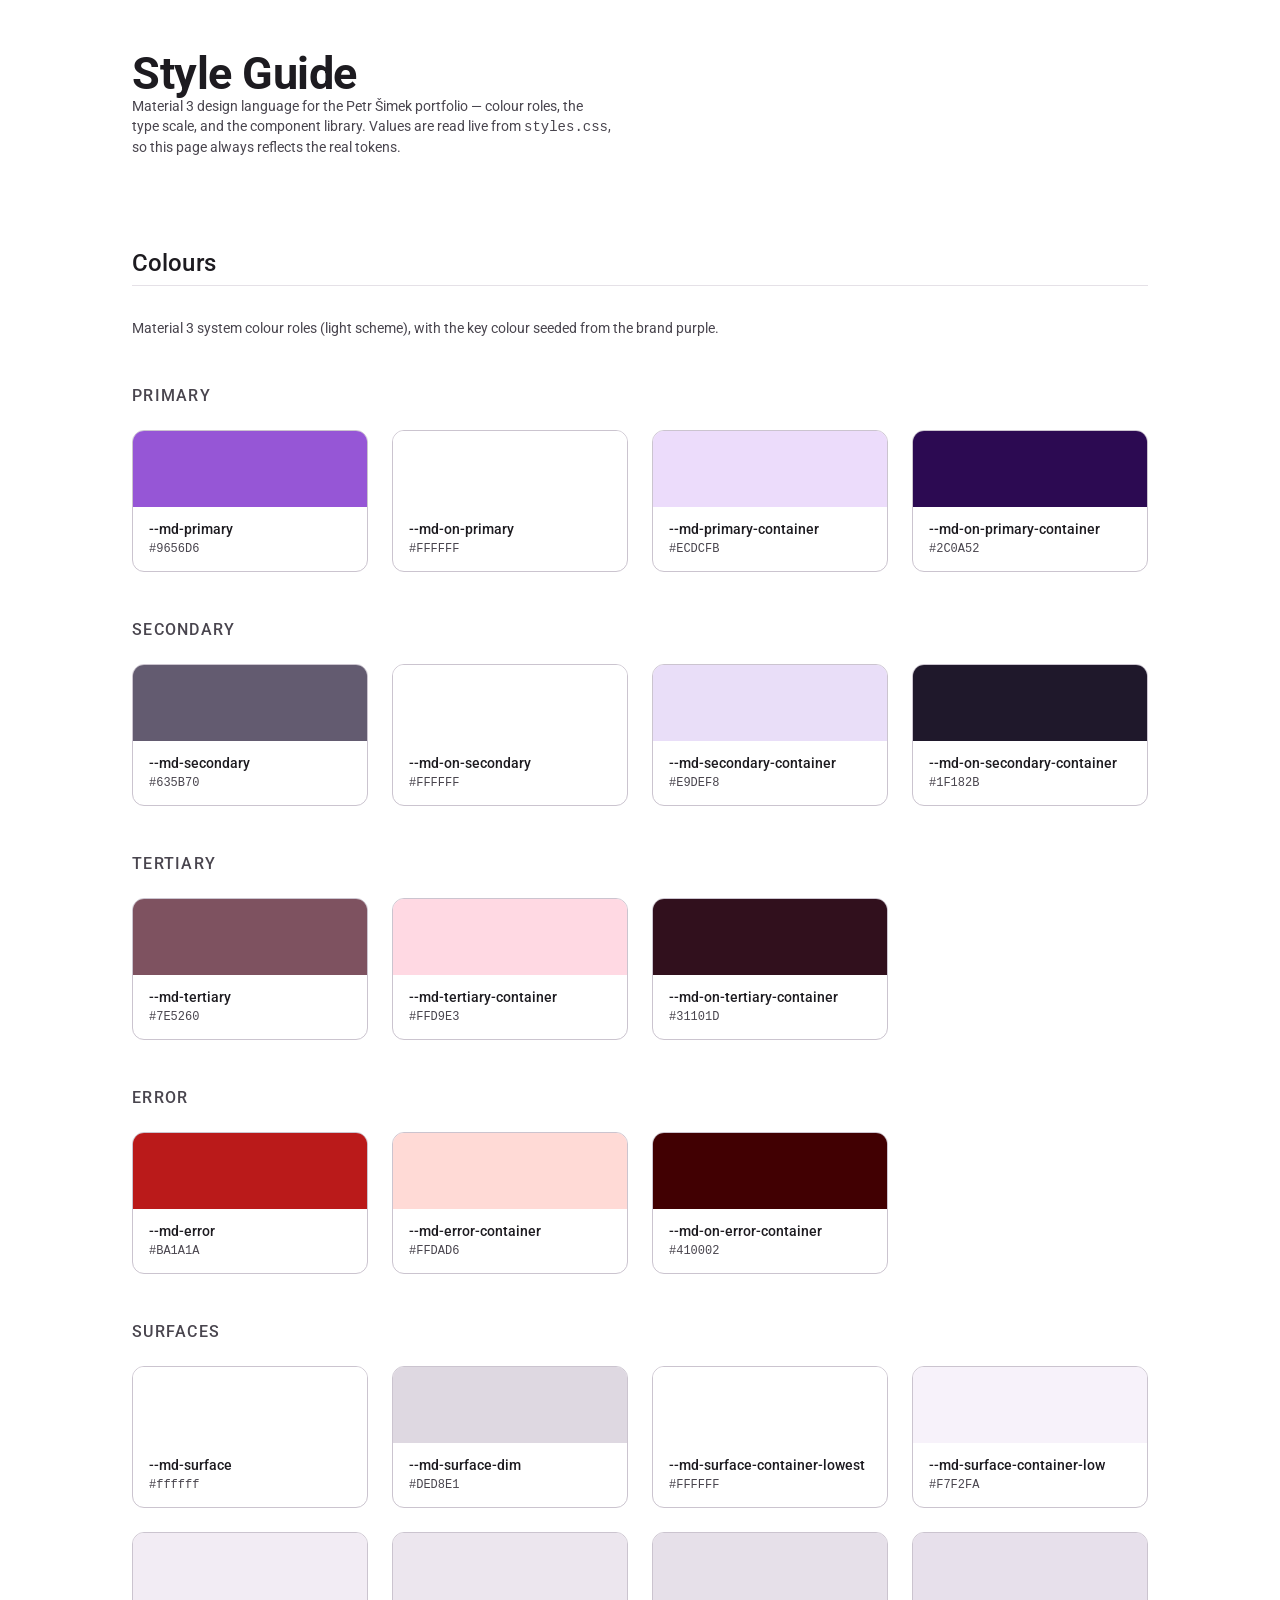
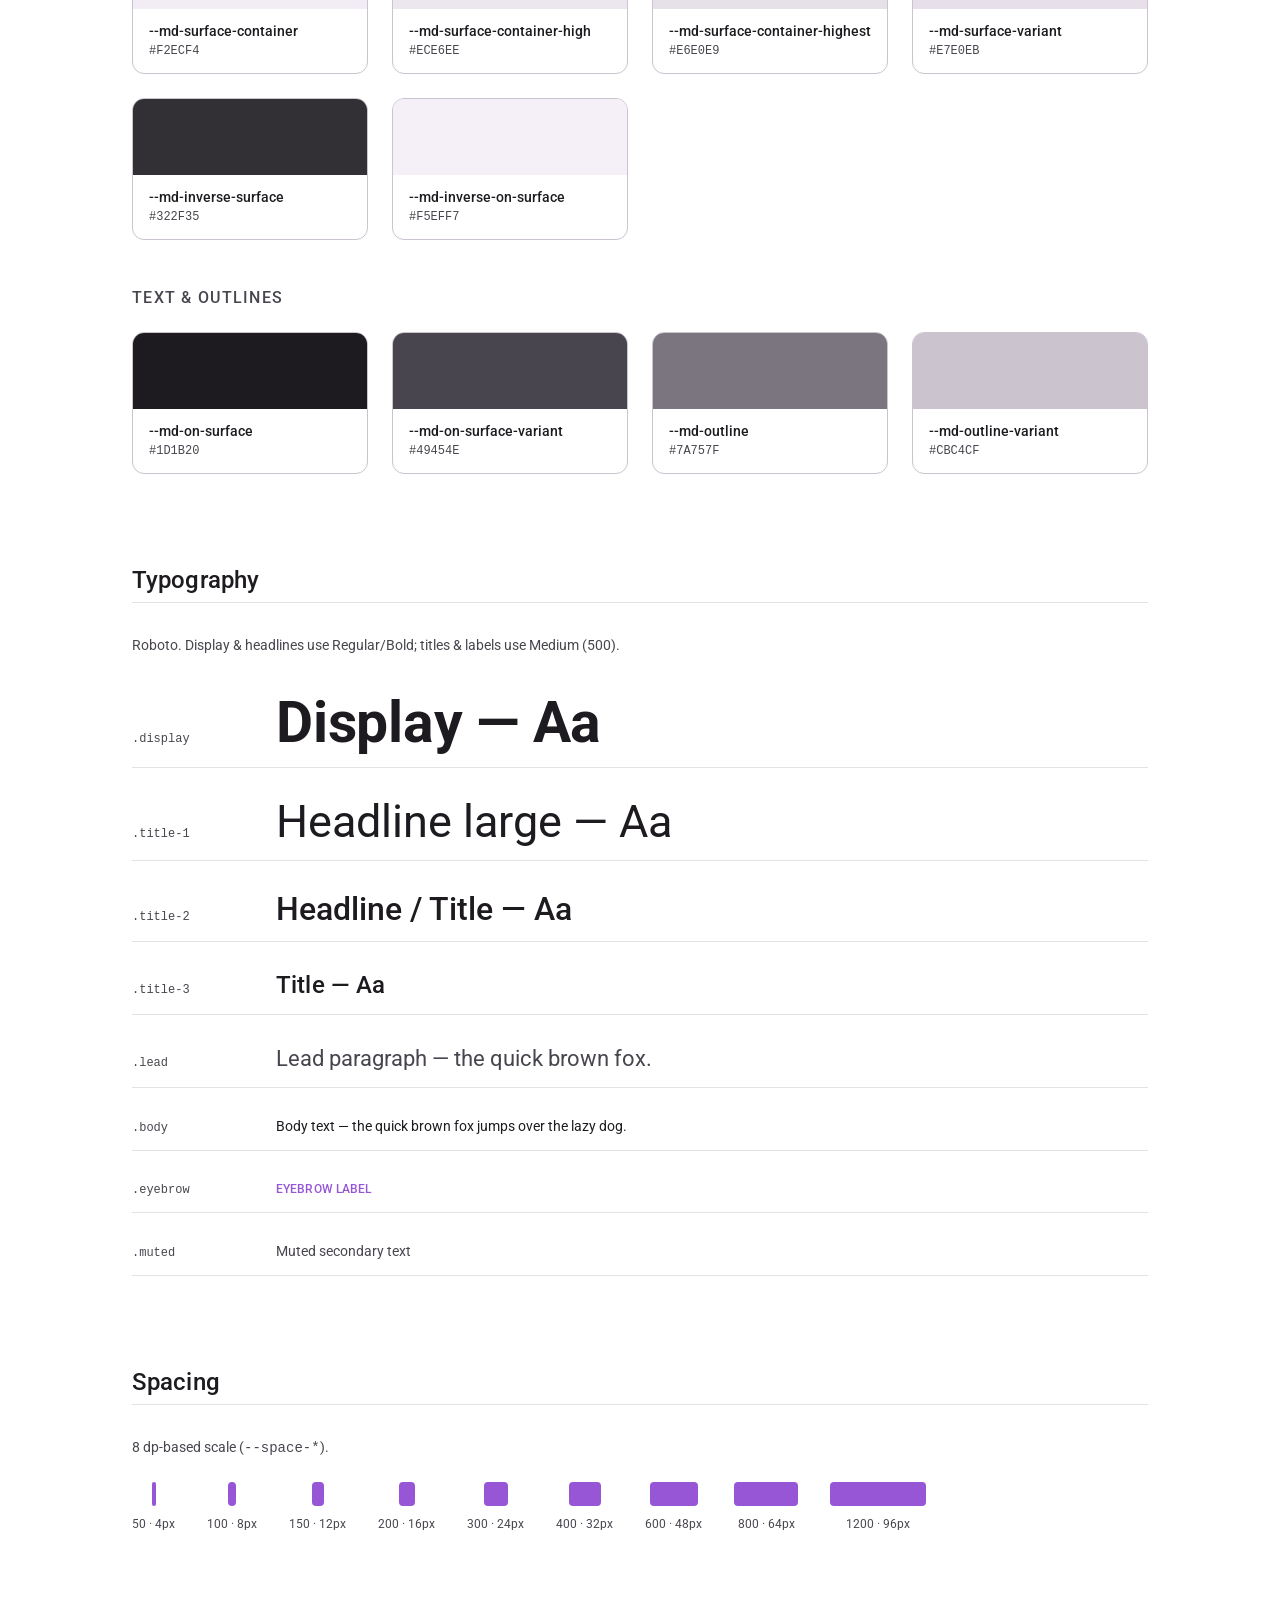
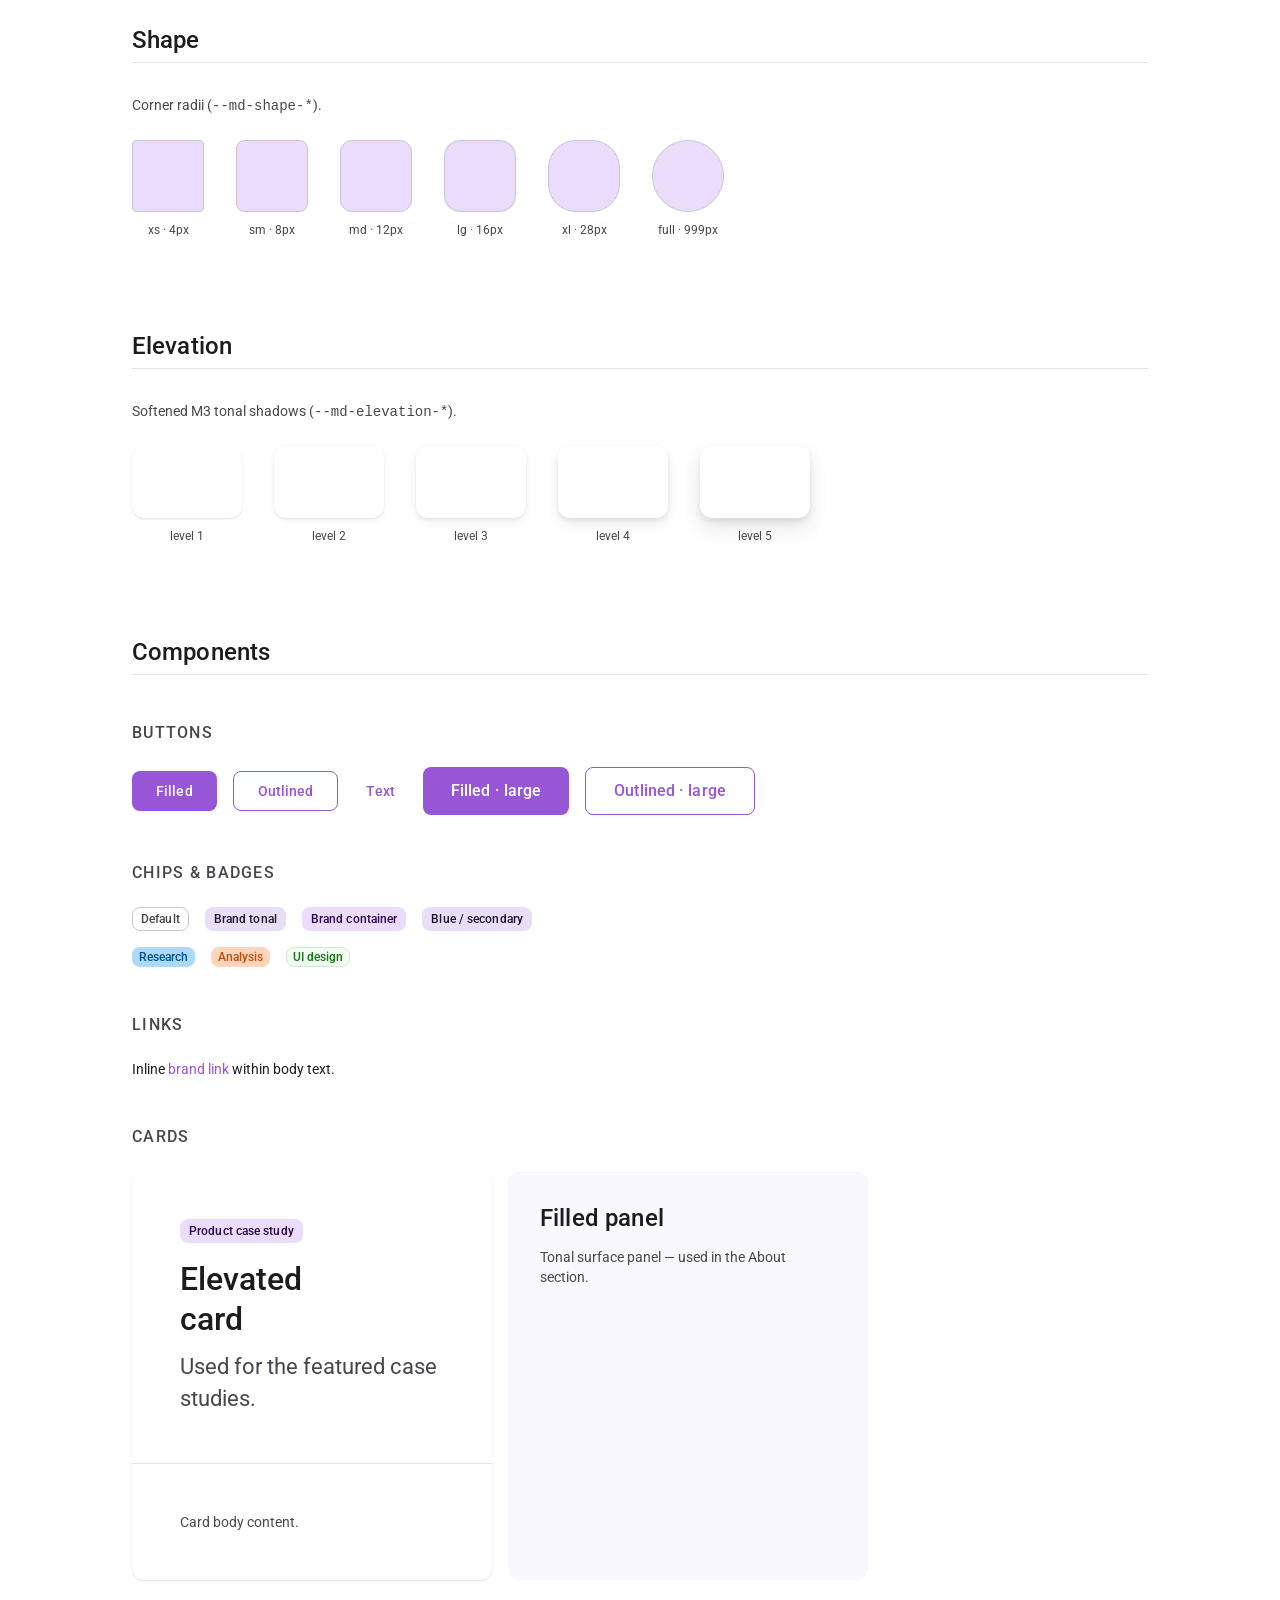
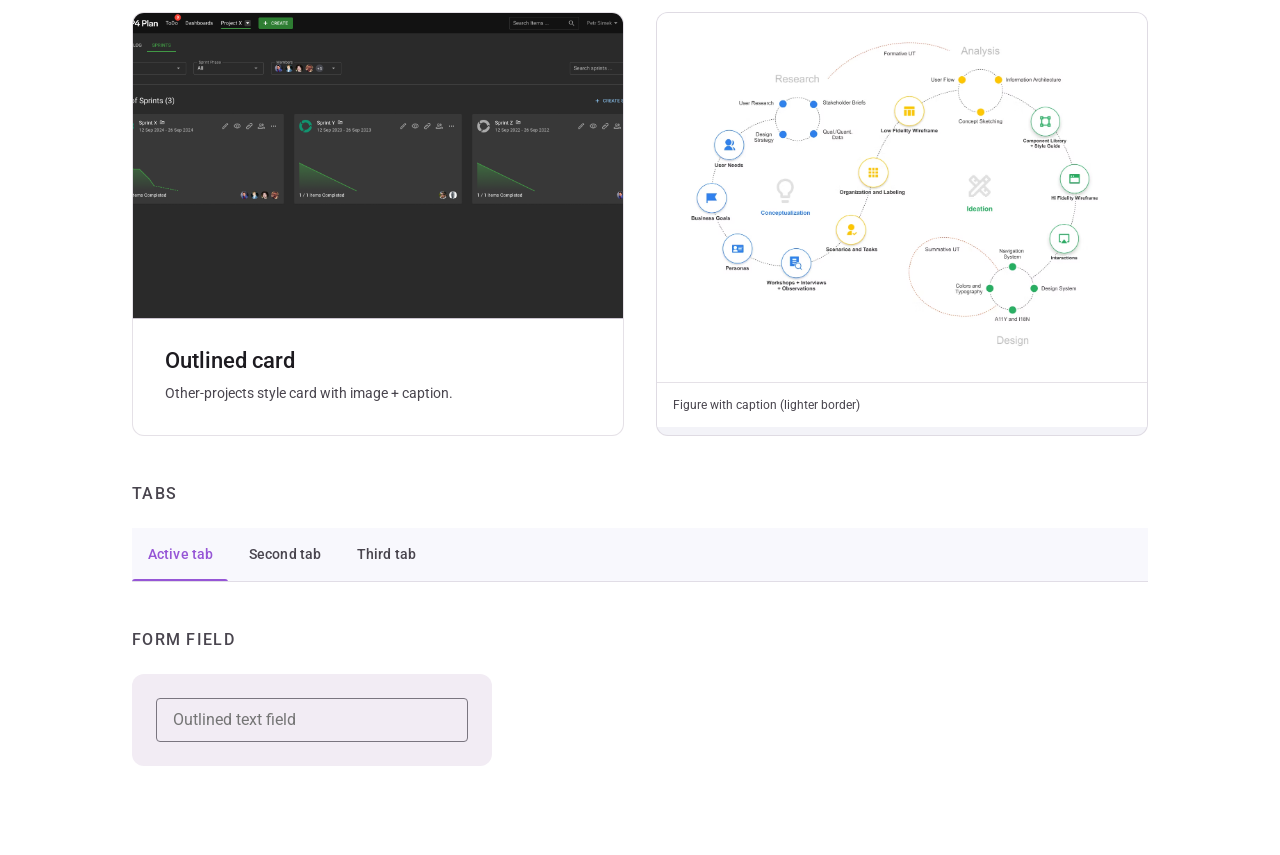
==== commit 0d074df3: "Update primary colour" ====
--- a/portfolio-site/styleguide/index.html
+++ b/portfolio-site/styleguide/index.html
@@ -6,12 +6,12 @@
   <title>Petr Šimek — Style Guide</title>
   <meta name="description" content="Material 3 design system style guide for the Petr Šimek portfolio: colours, typography and components." />
   <link rel="icon" type="image/svg+xml" href="../favicon.svg" />
-  <meta name="theme-color" content="#7A4FB6" />
+  <meta name="theme-color" content="#9656D6" />
   <link rel="preconnect" href="https://fonts.googleapis.com" />
   <link rel="preconnect" href="https://fonts.gstatic.com" crossorigin />
   <link href="https://fonts.googleapis.com/css2?family=Roboto:ital,wght@0,400;0,500;0,700;1,400&amp;family=Roboto+Flex:opsz,wght@8..144,400;8..144,500&amp;display=swap" rel="stylesheet" />
   <!-- Reuse the project's real stylesheet so this guide reflects the live design system -->
-  <link rel="stylesheet" href="../styles.css?v=44" />
+  <link rel="stylesheet" href="../styles.css?v=47" />
   <style>
     /* ---- Style-guide layout only (not part of the design system) ---- */
     body.sg { background: var(--md-surface); color: var(--md-on-surface); }
--- a/portfolio-site/styles.css
+++ b/portfolio-site/styles.css
@@ -7,10 +7,10 @@
      Material Design 3 — light scheme, purple key colour seeded from the
      original brand (#AD77D4). M3 "sys" colour roles:
      ====================================================================== */
-  --md-primary: #7A4FB6;
+  --md-primary: #9656D6;             /* brand purple (key colour) */
   --md-on-primary: #FFFFFF;
-  --md-primary-container: #EEDCFF;
-  --md-on-primary-container: #2C0A52;
+  --md-primary-container: #ECDCFB;   /* light tonal container (≈ tone 92) */
+  --md-on-primary-container: #2C0A52;/* text on the light container (≈ tone 12) */
   --md-secondary: #635B70;
   --md-on-secondary: #FFFFFF;
   --md-secondary-container: #E9DEF8;
@@ -62,8 +62,8 @@
      up Material colours / shape / elevation without touching every rule.
      ---------------------------------------------------------------------- */
   --brand-bg-rest: var(--md-primary);
-  --brand-bg-hover: #6B4099;          /* primary, darker for legacy hover fills */
-  --brand-bg-active: #5A3382;
+  --brand-bg-hover: #854BC0;          /* primary, ~12% darker — hover */
+  --brand-bg-active: #6F3DA3;         /* primary, ~24% darker — active/pressed */
 
   --fg-1: var(--md-on-surface);
   --fg-2: var(--md-on-surface-variant);
@@ -317,7 +317,7 @@
 .hero-grid { display: grid; grid-template-columns: 1.4fr 1fr; gap: var(--space-800); align-items: start; flex: 1 1 auto; align-content: center; }
 .hero h1 { margin-block: var(--space-300) var(--space-300); }
 .hero .lead { max-width: 56ch; }
-.hero-actions { display: flex; flex-wrap: wrap; gap: var(--space-150); margin-top: var(--space-600); }
+.hero-actions { display: flex; flex-wrap: wrap; gap: var(--space-150); margin-top: var(--space-400); }
 .hero-meta { display: flex; flex-wrap: wrap; gap: var(--space-300); }
 /* Full-width row beneath the hero grid: stats, then "Worked at" logos beside them.
    Items spread to fill the container from left to right. */
@@ -979,10 +979,10 @@
 .nav-toggle:focus-visible::after, .contact-links a:focus-visible::after { opacity: var(--md-state-focus); }
 .btn:active::after { opacity: var(--md-state-pressed); }
 
-/* ---- M3 buttons: full-pill shape, 40dp, label-large (14/500) ---- */
+/* ---- M3 buttons: 40dp, label-large (14/500) — gently rounded (not pill) ---- */
 .btn {
   height: 40px; padding: 0 24px; gap: var(--space-100);
-  border-radius: var(--md-shape-full);
+  border-radius: var(--md-shape-sm);
   font-size: 14px; font-weight: 500; letter-spacing: .1px;
   border: none; transition: box-shadow .15s ease, background .15s ease;
 }
